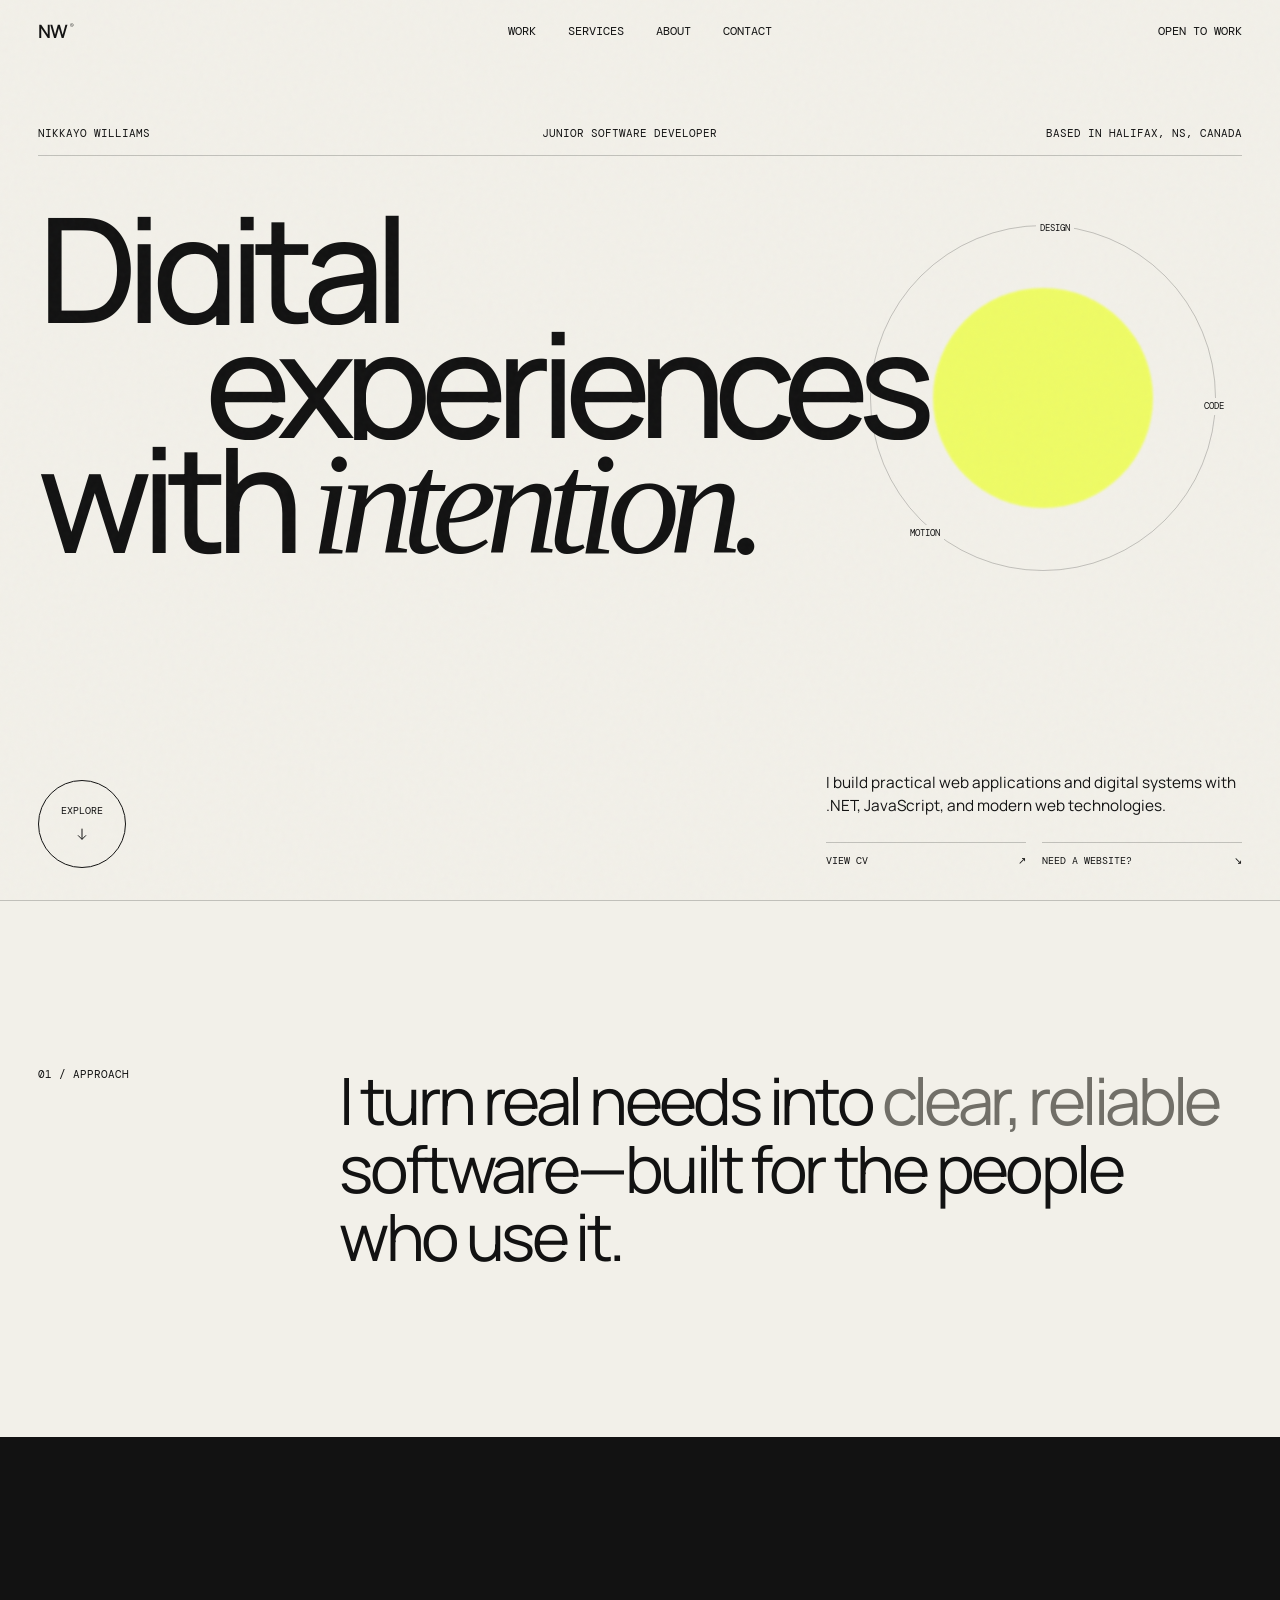
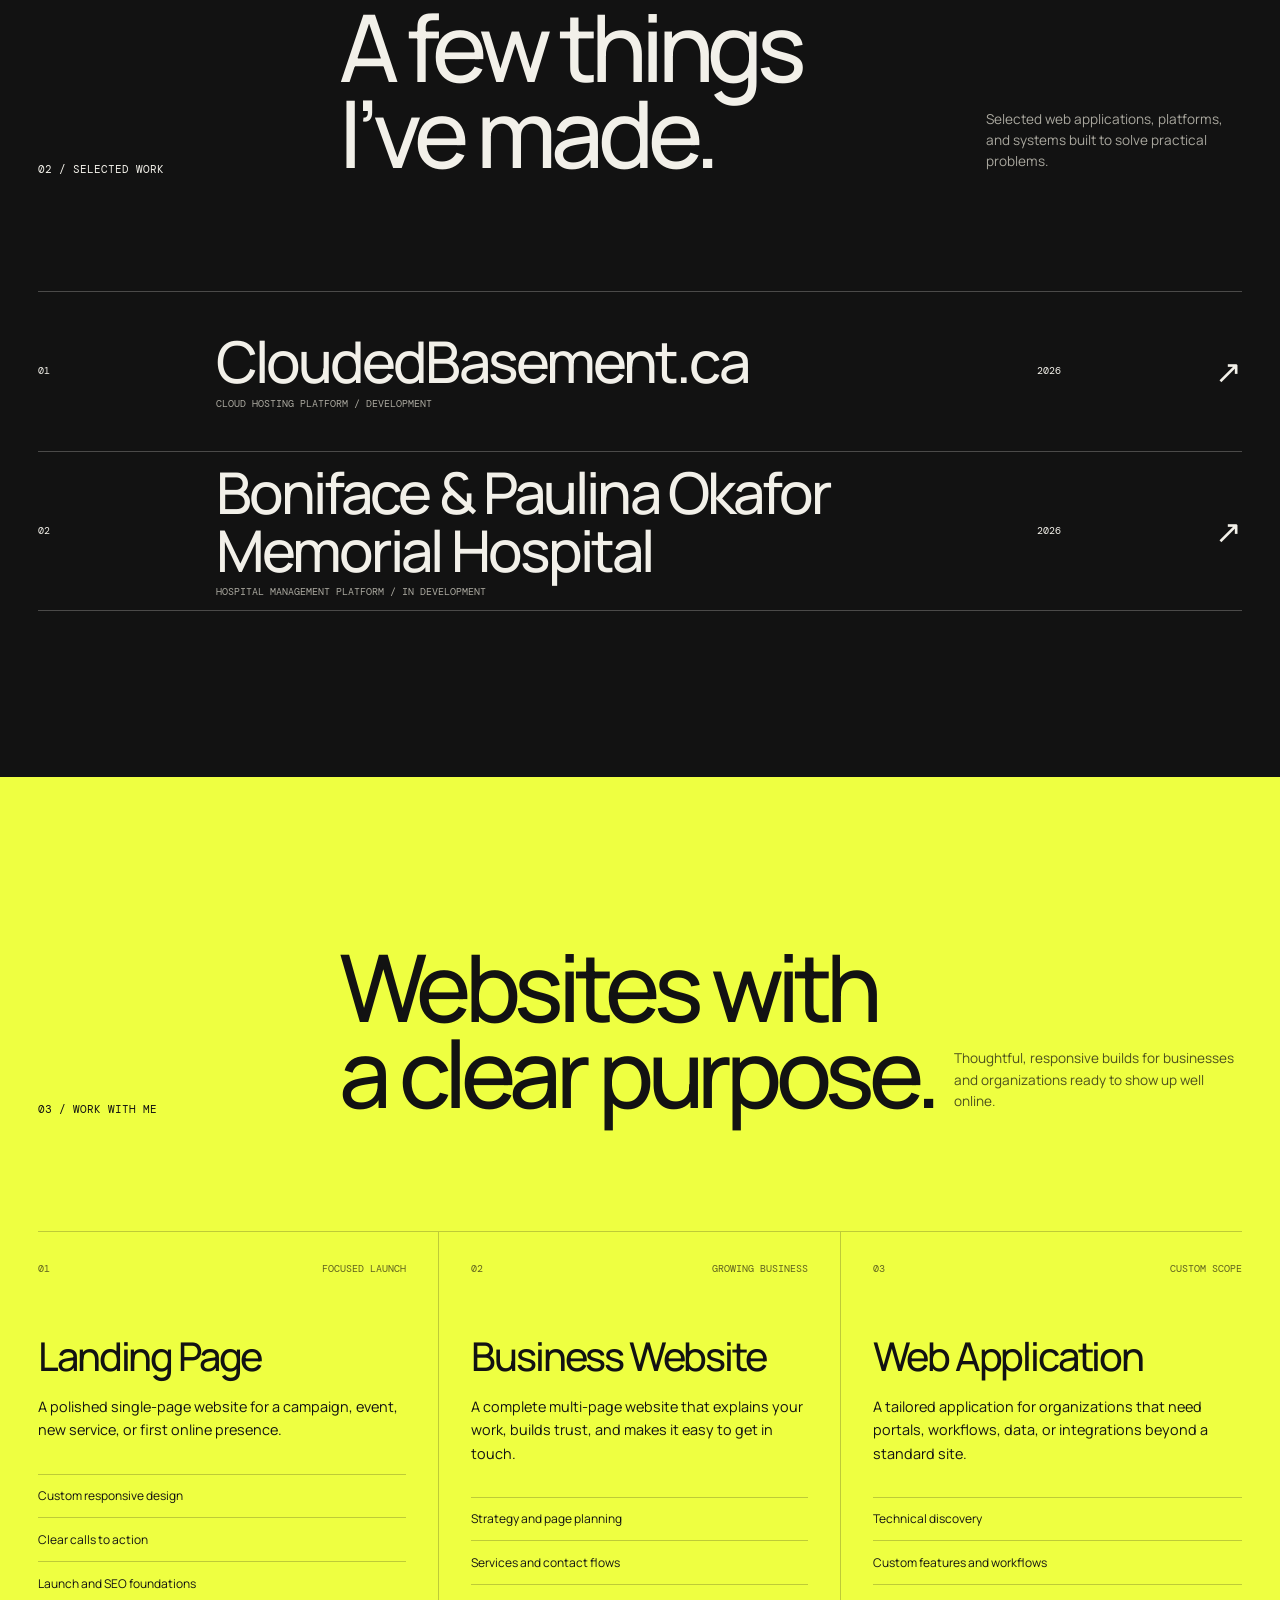
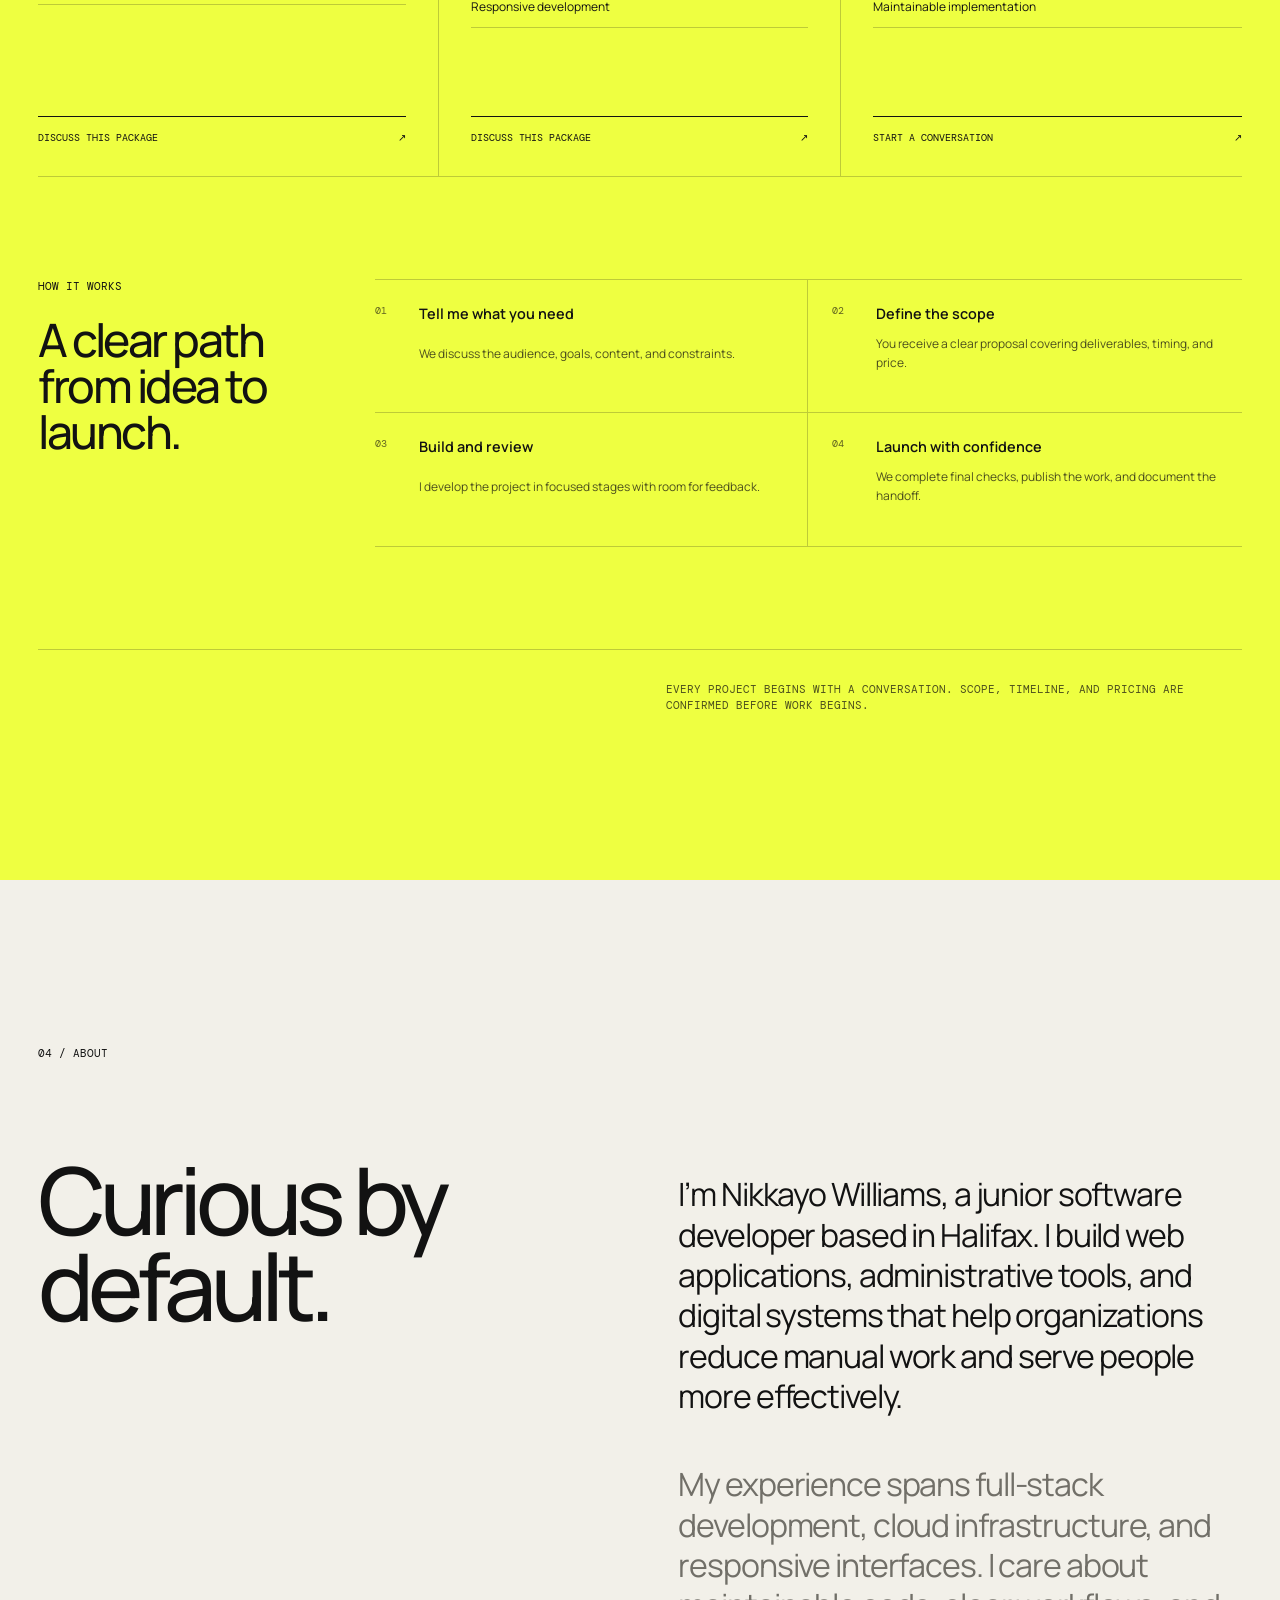
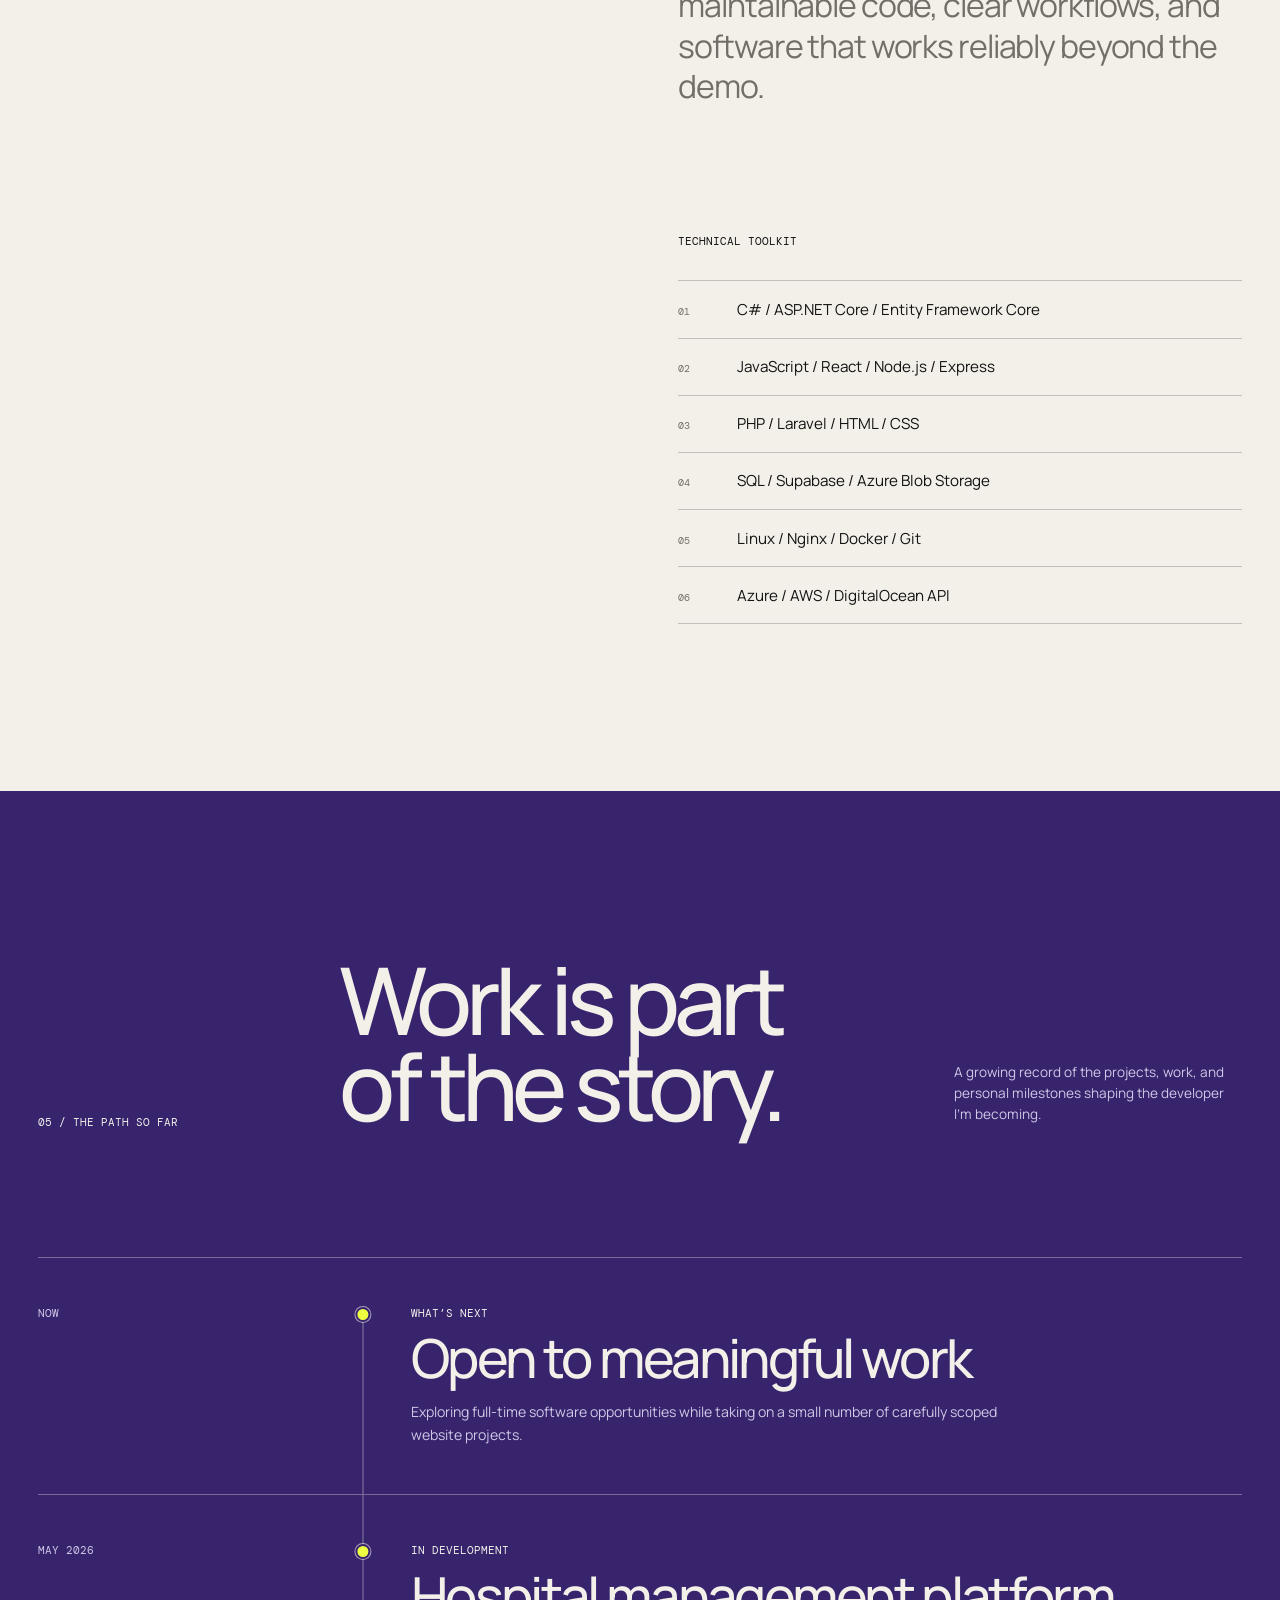
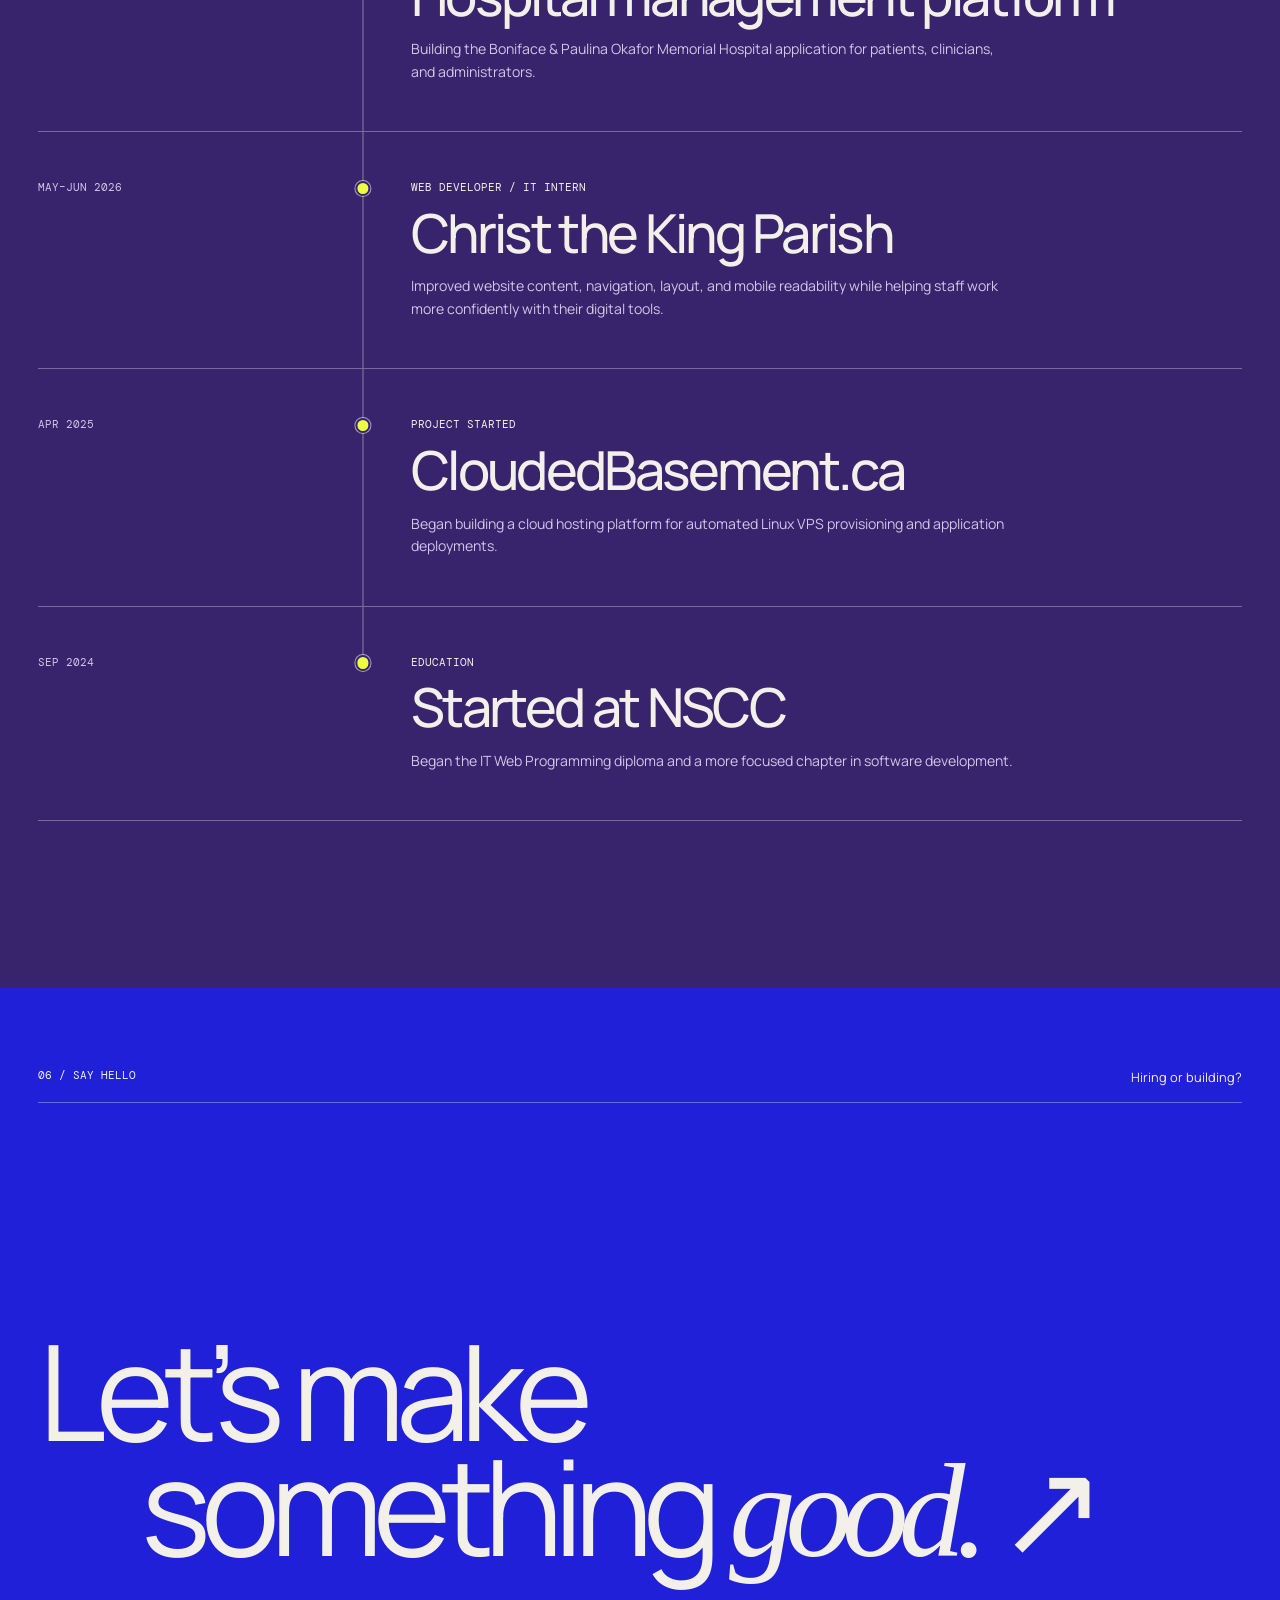
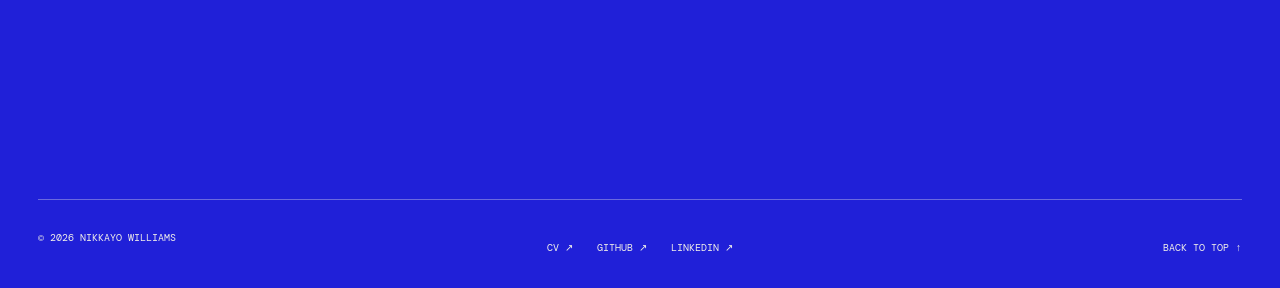
==== index.html @ 318422a3 "Launch developer portfolio" ====
<!doctype html>
<html lang="en">
  <head>
    <meta charset="UTF-8" />
    <meta name="viewport" content="width=device-width, initial-scale=1.0" />
    <meta name="description" content="Nikkayo Williams is a junior software developer in Halifax, Nova Scotia, building practical web applications with .NET and modern web technologies." />
    <meta name="theme-color" content="#eeff41" />
    <meta property="og:type" content="website" />
    <meta property="og:title" content="Nikkayo Williams — Junior Software Developer" />
    <meta property="og:description" content="Junior software developer in Halifax building practical web applications, cloud platforms, and digital systems." />
    <meta name="twitter:card" content="summary" />
    <title>Nikkayo Williams — Junior Software Developer</title>
    <link rel="icon" href="assets/favicon.svg" type="image/svg+xml" />
    <link rel="preconnect" href="https://fonts.googleapis.com" />
    <link rel="preconnect" href="https://fonts.gstatic.com" crossorigin />
    <link href="https://fonts.googleapis.com/css2?family=DM+Mono:wght@300;400;500&family=Manrope:wght@400;500;600&display=swap" rel="stylesheet" />
    <link rel="stylesheet" href="styles.css" />
    <script src="script.js" defer></script>
    <noscript><style>.reveal { opacity: 1; transform: none; }</style></noscript>
  </head>
  <body>
    <a class="skip-link" href="#top">Skip to main content</a>
    <div class="noise" aria-hidden="true"></div>
    <div class="progress" aria-hidden="true"></div>

    <header class="site-header">
      <a class="wordmark" href="#top" aria-label="Back to top">NW<span>®</span></a>
      <nav aria-label="Primary navigation">
        <a href="#work">Work</a>
        <a href="#services">Services</a>
        <a href="#about">About</a>
        <a href="#contact">Contact</a>
      </nav>
      <p class="availability">Open to work</p>
    </header>

    <main id="top">
      <section class="hero">
        <div class="hero-meta reveal">
          <span>Nikkayo Williams</span>
          <span>Junior software developer</span>
          <span>Based in Halifax, NS, Canada</span>
        </div>

        <h1 aria-label="Digital experiences with intention">
          <span class="line"><span>Digital</span></span>
          <span class="line line-indent"><span>experiences</span></span>
          <span class="line"><span>with <em>intention.</em></span></span>
        </h1>

        <div class="hero-bottom reveal">
          <a class="circle-link" href="#work" aria-label="Explore selected work">
            <span>Explore</span>
            <svg viewBox="0 0 24 24" aria-hidden="true"><path d="M12 4v16M6 14l6 6 6-6" /></svg>
          </a>
          <div class="hero-intro">
            <p>I build practical web applications and digital systems with .NET, JavaScript, and modern web technologies.</p>
            <div class="hero-paths" aria-label="Ways to work with Nikkayo">
              <a href="assets/Nikkayo_Williams_Developer_Resume.pdf" target="_blank" rel="noreferrer">View CV <span>↗</span></a>
              <a href="#services">Need a website? <span>↘</span></a>
            </div>
          </div>
        </div>

        <div class="hero-orbit" aria-hidden="true">
          <div class="orb"></div>
          <span>Design</span><span>Code</span><span>Motion</span>
        </div>
      </section>

      <section class="statement section-pad reveal" aria-label="Introduction">
        <p class="eyebrow">01 / Approach</p>
        <p class="statement-copy">I turn real needs into <span>clear, reliable</span> software—built for the people who use it.</p>
      </section>

      <section class="work section-pad" id="work">
        <div class="section-heading reveal">
          <p class="eyebrow">02 / Selected work</p>
          <h2>A few things<br />I’ve made.</h2>
          <p class="work-note">Selected web applications, platforms, and systems built to solve practical problems.</p>
        </div>

        <div class="project-list">
          <a class="project reveal" href="projects/clouded-basement.html" data-color="#ff7043">
            <span class="project-number">01</span>
            <div>
              <h3>CloudedBasement<wbr />.ca</h3>
              <p>Cloud hosting platform / Development</p>
            </div>
            <span class="project-year">2026</span>
            <span class="project-arrow" aria-hidden="true">↗</span>
          </a>
          <a class="project reveal" href="projects/hospital-platform.html" data-color="#a98bff">
            <span class="project-number">02</span>
            <div>
              <h3>Boniface &amp; Paulina Okafor Memorial Hospital</h3>
              <p>Hospital management platform / In development</p>
            </div>
            <span class="project-year">2026</span>
            <span class="project-arrow" aria-hidden="true">↗</span>
          </a>
        </div>
      </section>

      <section class="services section-pad" id="services">
        <div class="section-heading reveal">
          <p class="eyebrow">03 / Work with me</p>
          <h2>Websites with<br />a clear purpose.</h2>
          <p class="service-note">Thoughtful, responsive builds for businesses and organizations ready to show up well online.</p>
        </div>

        <div class="service-grid">
          <article class="service-card reveal">
            <div class="service-meta">
              <span>01</span>
              <span>Focused launch</span>
            </div>
            <h3>Landing Page</h3>
            <p>A polished single-page website for a campaign, event, new service, or first online presence.</p>
            <ul>
              <li>Custom responsive design</li>
              <li>Clear calls to action</li>
              <li>Launch and SEO foundations</li>
            </ul>
            <a href="#contact" aria-label="Discuss the Landing Page package">Discuss this package <span aria-hidden="true">↗</span></a>
          </article>

          <article class="service-card reveal">
            <div class="service-meta">
              <span>02</span>
              <span>Growing business</span>
            </div>
            <h3>Business Website</h3>
            <p>A complete multi-page website that explains your work, builds trust, and makes it easy to get in touch.</p>
            <ul>
              <li>Strategy and page planning</li>
              <li>Services and contact flows</li>
              <li>Responsive development</li>
            </ul>
            <a href="#contact" aria-label="Discuss the Business Website package">Discuss this package <span aria-hidden="true">↗</span></a>
          </article>

          <article class="service-card reveal">
            <div class="service-meta">
              <span>03</span>
              <span>Custom scope</span>
            </div>
            <h3>Web Application</h3>
            <p>A tailored application for organizations that need portals, workflows, data, or integrations beyond a standard site.</p>
            <ul>
              <li>Technical discovery</li>
              <li>Custom features and workflows</li>
              <li>Maintainable implementation</li>
            </ul>
            <a href="#contact" aria-label="Discuss a custom Web Application">Start a conversation <span aria-hidden="true">↗</span></a>
          </article>
        </div>

        <div class="service-process reveal">
          <div>
            <p class="eyebrow">How it works</p>
            <h3>A clear path from idea to launch.</h3>
          </div>
          <ol>
            <li><span>01</span><strong>Tell me what you need</strong><p>We discuss the audience, goals, content, and constraints.</p></li>
            <li><span>02</span><strong>Define the scope</strong><p>You receive a clear proposal covering deliverables, timing, and price.</p></li>
            <li><span>03</span><strong>Build and review</strong><p>I develop the project in focused stages with room for feedback.</p></li>
            <li><span>04</span><strong>Launch with confidence</strong><p>We complete final checks, publish the work, and document the handoff.</p></li>
          </ol>
        </div>

        <p class="service-footnote reveal">Every project begins with a conversation. Scope, timeline, and pricing are confirmed before work begins.</p>
      </section>

      <section class="about section-pad" id="about">
        <div class="about-sticky reveal">
          <p class="eyebrow">04 / About</p>
          <h2>Curious by<br />default.</h2>
        </div>
        <div class="about-copy">
          <p class="reveal">I’m Nikkayo Williams, a junior software developer based in Halifax. I build web applications, administrative tools, and digital systems that help organizations reduce manual work and serve people more effectively.</p>
          <p class="reveal">My experience spans full-stack development, cloud infrastructure, and responsive interfaces. I care about maintainable code, clear workflows, and software that works reliably beyond the demo.</p>
          <div class="capabilities reveal">
            <p class="eyebrow">Technical toolkit</p>
            <ul>
              <li><span>01</span> C# / ASP.NET Core / Entity Framework Core</li>
              <li><span>02</span> JavaScript / React / Node.js / Express</li>
              <li><span>03</span> PHP / Laravel / HTML / CSS</li>
              <li><span>04</span> SQL / Supabase / Azure Blob Storage</li>
              <li><span>05</span> Linux / Nginx / Docker / Git</li>
              <li><span>06</span> Azure / AWS / DigitalOcean API</li>
            </ul>
          </div>
        </div>
      </section>

      <section class="journey section-pad" id="journey">
        <div class="journey-heading reveal">
          <p class="eyebrow">05 / The path so far</p>
          <h2>Work is part<br />of the story.</h2>
          <p>A growing record of the projects, work, and personal milestones shaping the developer I’m becoming.</p>
        </div>

        <ol class="timeline">
          <li class="reveal">
            <p class="timeline-date">Now</p>
            <span class="timeline-node" aria-hidden="true"></span>
            <div>
              <p class="eyebrow">What’s next</p>
              <h3>Open to meaningful work</h3>
              <p>Exploring full-time software opportunities while taking on a small number of carefully scoped website projects.</p>
            </div>
          </li>
          <li class="reveal">
            <p class="timeline-date">May 2026</p>
            <span class="timeline-node" aria-hidden="true"></span>
            <div>
              <p class="eyebrow">In development</p>
              <h3>Hospital management platform</h3>
              <p>Building the Boniface &amp; Paulina Okafor Memorial Hospital application for patients, clinicians, and administrators.</p>
            </div>
          </li>
          <li class="reveal">
            <p class="timeline-date">May–Jun 2026</p>
            <span class="timeline-node" aria-hidden="true"></span>
            <div>
              <p class="eyebrow">Web developer / IT intern</p>
              <h3>Christ the King Parish</h3>
              <p>Improved website content, navigation, layout, and mobile readability while helping staff work more confidently with their digital tools.</p>
            </div>
          </li>
          <li class="reveal">
            <p class="timeline-date">Apr 2025</p>
            <span class="timeline-node" aria-hidden="true"></span>
            <div>
              <p class="eyebrow">Project started</p>
              <h3>CloudedBasement.ca</h3>
              <p>Began building a cloud hosting platform for automated Linux VPS provisioning and application deployments.</p>
            </div>
          </li>
          <li class="reveal">
            <p class="timeline-date">Sep 2024</p>
            <span class="timeline-node" aria-hidden="true"></span>
            <div>
              <p class="eyebrow">Education</p>
              <h3>Started at NSCC</h3>
              <p>Began the IT Web Programming diploma and a more focused chapter in software development.</p>
            </div>
          </li>
          <!-- Add future milestones by duplicating one complete timeline item above. Keep the date, timeline-node, eyebrow, heading, and description. -->
        </ol>
      </section>

      <section class="contact" id="contact">
        <div class="contact-top reveal">
          <p class="eyebrow">06 / Say hello</p>
          <p>Hiring or building?</p>
        </div>
        <a class="contact-link" href="mailto:kayowilliams01@gmail.com?subject=Portfolio%20inquiry">
          <span>Let’s make</span>
          <span>something <em>good.</em> ↗</span>
        </a>
        <footer>
          <p>© <span id="year"></span> Nikkayo Williams</p>
          <div>
            <a href="assets/Nikkayo_Williams_Developer_Resume.pdf" target="_blank" rel="noreferrer">CV ↗</a>
            <a href="https://github.com/Nikkayowill" target="_blank" rel="noreferrer">GitHub ↗</a>
            <a href="https://www.linkedin.com/in/nikkayo-williams-45b568232" target="_blank" rel="noreferrer">LinkedIn ↗</a>
          </div>
          <a href="#top">Back to top ↑</a>
        </footer>
      </section>
    </main>
  </body>
</html>
---- styles.css ----
:root {
  --ink: #121212;
  --paper: #f2f0e9;
  --acid: #eeff41;
  --muted: #716f68;
  --line: rgba(18, 18, 18, 0.22);
  --pad: clamp(1.25rem, 3vw, 3.25rem);
}

* { box-sizing: border-box; }
html { scroll-behavior: smooth; }
body {
  margin: 0;
  color: var(--ink);
  background: var(--paper);
  font-family: "Manrope", sans-serif;
  overflow-x: hidden;
}
a { color: inherit; text-decoration: none; }
::selection { color: var(--ink); background: var(--acid); }
:focus-visible { outline: 3px solid currentColor; outline-offset: .3rem; }
.skip-link { position: fixed; z-index: 100; top: 1rem; left: 1rem; padding: .8rem 1rem; color: var(--paper); background: var(--ink); font: .7rem/1 "DM Mono", monospace; text-transform: uppercase; transform: translateY(-200%); transition: transform .2s; }
.skip-link:focus { transform: translateY(0); }

.noise {
  position: fixed;
  inset: 0;
  z-index: 20;
  opacity: .035;
  pointer-events: none;
  background-image: url("data:image/svg+xml,%3Csvg viewBox='0 0 180 180' xmlns='http://www.w3.org/2000/svg'%3E%3Cfilter id='n'%3E%3CfeTurbulence type='fractalNoise' baseFrequency='.9' numOctaves='3' stitchTiles='stitch'/%3E%3C/filter%3E%3Crect width='100%25' height='100%25' filter='url(%23n)' opacity='.8'/%3E%3C/svg%3E");
}
.progress { position: fixed; inset: 0 auto auto 0; z-index: 30; height: 3px; width: 0; background: var(--acid); }

.site-header {
  position: absolute;
  z-index: 10;
  top: 0;
  left: 0;
  width: 100%;
  display: grid;
  grid-template-columns: 1fr auto 1fr;
  align-items: center;
  padding: 1.4rem var(--pad);
  font: 400 .72rem/1 "DM Mono", monospace;
  text-transform: uppercase;
}
.wordmark { font: 600 1.15rem/1 Manrope, sans-serif; letter-spacing: -.08em; }
.wordmark span { vertical-align: top; margin-left: .2rem; font: 400 .4rem/1 "DM Mono", monospace; }
nav { display: flex; gap: 2rem; }
nav a, footer a { position: relative; }
nav a::after, footer a::after { content: ""; position: absolute; left: 0; bottom: -.3rem; width: 100%; height: 1px; background: currentColor; transform: scaleX(0); transform-origin: right; transition: transform .35s ease; }
nav a:hover::after, footer a:hover::after { transform: scaleX(1); transform-origin: left; }
.availability { justify-self: end; margin: 0; }

.hero { position: relative; min-height: 100svh; padding: 8rem var(--pad) 2rem; display: flex; flex-direction: column; justify-content: center; overflow: hidden; }
.hero-meta { display: grid; grid-template-columns: 1fr 1fr auto; padding-bottom: 1rem; border-bottom: 1px solid var(--line); font: .68rem/1 "DM Mono", monospace; text-transform: uppercase; }
.hero h1 { position: relative; z-index: 2; margin: clamp(2rem, 6vh, 5rem) 0; font-size: clamp(3.85rem, 11.4vw, 10.8rem); line-height: .79; letter-spacing: -.075em; font-weight: 500; }
.hero h1 .line { display: block; overflow: hidden; }
.hero h1 .line > span { display: block; transform: translateY(110%); animation: title-in 1.1s cubic-bezier(.16,1,.3,1) forwards; }
.hero h1 .line:nth-child(2) > span { animation-delay: .09s; }
.hero h1 .line:nth-child(3) > span { animation-delay: .18s; }
.line-indent { padding-left: 13vw; }
h1 em, .contact-link em { font-family: Georgia, serif; font-weight: 400; }
@keyframes title-in { to { transform: translateY(0); } }

.hero-bottom { display: grid; grid-template-columns: 1fr minmax(16rem, 26rem); align-items: end; margin-top: auto; }
.hero-intro > p { margin: 0; font-size: clamp(.9rem, 1.2vw, 1.1rem); line-height: 1.55; }
.hero-paths { display: grid; grid-template-columns: 1fr 1fr; gap: 1rem; margin-top: 1.5rem; }
.hero-paths a { display: flex; justify-content: space-between; gap: 1rem; padding-top: .75rem; border-top: 1px solid var(--line); font: .62rem/1.3 "DM Mono", monospace; text-transform: uppercase; }
.hero-paths a span { transition: transform .3s; }
.hero-paths a:hover span { transform: translate(.2rem, .2rem); }
.circle-link { width: 5.5rem; height: 5.5rem; border: 1px solid var(--ink); border-radius: 50%; display: flex; flex-direction: column; align-items: center; justify-content: center; gap: .55rem; font: .65rem/1 "DM Mono", monospace; text-transform: uppercase; transition: color .4s, background .4s, transform .4s; }
.circle-link svg { width: 1rem; fill: none; stroke: currentColor; stroke-width: 1.5; }
.circle-link:hover { color: var(--paper); background: var(--ink); transform: rotate(-8deg); }
.hero-orbit { position: absolute; width: clamp(14rem, 27vw, 27rem); aspect-ratio: 1; border: 1px solid var(--line); border-radius: 50%; right: 5vw; top: 25%; animation: spin 24s linear infinite; }
.hero-orbit .orb { position: absolute; inset: 18%; border-radius: 50%; background: var(--acid); filter: blur(1px); opacity: .78; }
.hero-orbit span { position: absolute; padding: .25rem; background: var(--paper); font: .58rem/1 "DM Mono", monospace; text-transform: uppercase; }
.hero-orbit span:nth-of-type(1) { top: -6px; left: 48%; }
.hero-orbit span:nth-of-type(2) { right: -13px; top: 50%; }
.hero-orbit span:nth-of-type(3) { bottom: 8%; left: 10%; }
@keyframes spin { to { transform: rotate(360deg); } }

.section-pad { padding: clamp(6rem, 13vw, 12rem) var(--pad); }
.eyebrow { margin: 0; font: .68rem/1.3 "DM Mono", monospace; text-transform: uppercase; }
.statement { display: grid; grid-template-columns: 1fr 3fr; border-top: 1px solid var(--line); }
.statement-copy { max-width: 65rem; margin: 0; font-size: clamp(2.1rem, 5.1vw, 5.25rem); line-height: 1.04; letter-spacing: -.055em; }
.statement-copy span { color: var(--muted); }

.work { color: var(--paper); background: var(--ink); }
.section-heading { display: grid; grid-template-columns: 1fr 2fr 1fr; align-items: end; margin-bottom: clamp(4rem, 9vw, 8rem); }
.section-heading h2, .about h2, .journey h2 { margin: 0; font-size: clamp(3rem, 7.3vw, 7.3rem); line-height: .92; letter-spacing: -.065em; font-weight: 500; }
.work-note { max-width: 16rem; margin: 0 0 .25rem auto; color: #aaa89f; font-size: .85rem; line-height: 1.55; }
.project { position: relative; display: grid; grid-template-columns: 1fr 5fr 1fr auto; align-items: center; gap: 1rem; min-height: 10rem; border-top: 1px solid rgba(242,240,233,.25); transition: padding .45s cubic-bezier(.16,1,.3,1); overflow: hidden; }
.project:last-child { border-bottom: 1px solid rgba(242,240,233,.25); }
.project::before { content: ""; position: absolute; inset: 100% 0 0; background: var(--hover); transition: inset .45s cubic-bezier(.16,1,.3,1); }
.project:hover::before { inset: 0; }
.project:hover { color: var(--ink); padding-inline: 1.25rem; }
.project > * { position: relative; z-index: 1; }
.project-number, .project-year { font: .65rem/1 "DM Mono", monospace; }
.project h3 { margin: 0 0 .5rem; font-size: clamp(2rem, 4.5vw, 4.5rem); line-height: 1; letter-spacing: -.05em; font-weight: 500; }
.project p { margin: 0; color: #aaa89f; font: .65rem/1 "DM Mono", monospace; text-transform: uppercase; transition: color .3s; }
.project:hover p { color: var(--ink); }
.project-arrow { font-size: 2rem; transition: transform .35s; }
.project:hover .project-arrow { transform: rotate(45deg); }
.project-static:hover::before { inset: 100% 0 0; }
.project-static:hover { color: inherit; padding-inline: 0; }
.project-static:hover p { color: #aaa89f; }
.project-static:hover .project-arrow { transform: none; }

.services { background: var(--acid); }
.service-note { max-width: 18rem; margin: 0 0 .25rem auto; color: #4d501d; font-size: .85rem; line-height: 1.55; }
.service-grid { display: grid; grid-template-columns: repeat(3, 1fr); border-top: 1px solid var(--line); border-bottom: 1px solid var(--line); }
.service-card { display: flex; min-height: 34rem; padding: 2rem; flex-direction: column; border-right: 1px solid var(--line); }
.service-card:first-child { padding-left: 0; }
.service-card:last-child { padding-right: 0; border-right: 0; }
.service-meta { display: flex; justify-content: space-between; color: #60631f; font: .62rem/1 "DM Mono", monospace; text-transform: uppercase; }
.service-card h3 { margin: 4rem 0 1.25rem; font-size: clamp(2rem, 3.1vw, 3.4rem); line-height: .95; letter-spacing: -.055em; font-weight: 500; }
.service-card > p { max-width: 24rem; margin: 0; font-size: .9rem; line-height: 1.6; }
.service-card ul { margin: 2rem 0 3rem; padding: 0; list-style: none; border-top: 1px solid var(--line); }
.service-card li { padding: .8rem 0; border-bottom: 1px solid var(--line); font-size: .75rem; }
.service-card > a { display: flex; justify-content: space-between; margin-top: auto; padding-top: 1rem; border-top: 1px solid var(--ink); font: .65rem/1 "DM Mono", monospace; text-transform: uppercase; }
.service-card > a span { transition: transform .3s; }
.service-card > a:hover span { transform: translate(.25rem, -.25rem); }
.service-process { display: grid; grid-template-columns: 1fr 3fr; gap: 3rem; padding: clamp(4rem, 8vw, 7rem) 0; border-bottom: 1px solid var(--line); }
.service-process h3 { max-width: 28rem; margin: 1.5rem 0 0; font-size: clamp(2rem, 3.6vw, 3.8rem); line-height: 1; letter-spacing: -.055em; font-weight: 500; }
.service-process ol { display: grid; grid-template-columns: 1fr 1fr; margin: 0; padding: 0; list-style: none; border-top: 1px solid var(--line); }
.service-process li { display: grid; grid-template-columns: 2rem 1fr; gap: .75rem; padding: 1.5rem 1.5rem 2.5rem 0; border-bottom: 1px solid var(--line); }
.service-process li:nth-child(odd) { border-right: 1px solid var(--line); }
.service-process li:nth-child(even) { padding-left: 1.5rem; }
.service-process li span { color: #60631f; font: .62rem/1.5 "DM Mono", monospace; }
.service-process li strong { font-size: .9rem; font-weight: 600; }
.service-process li p { grid-column: 2; margin: 0; color: #4d501d; font-size: .75rem; line-height: 1.55; }
.service-footnote { max-width: 36rem; margin: 2rem 0 0 auto; color: #4d501d; font: .66rem/1.5 "DM Mono", monospace; text-transform: uppercase; }

.about { display: grid; grid-template-columns: 1fr 1fr; gap: 6vw; }
.about-sticky { align-self: start; position: sticky; top: 2rem; }
.about-sticky .eyebrow { margin-bottom: 6rem; }
.about-copy { padding-top: 8rem; }
.about-copy > p { margin: 0 0 3rem; max-width: 40rem; font-size: clamp(1.35rem, 2.5vw, 2.4rem); line-height: 1.26; letter-spacing: -.035em; }
.about-copy > p:nth-child(2) { color: var(--muted); }
.capabilities { margin-top: 8rem; }
.capabilities .eyebrow { margin-bottom: 2rem; }
.capabilities ul { margin: 0; padding: 0; list-style: none; border-top: 1px solid var(--line); }
.capabilities li { padding: 1.1rem 0; border-bottom: 1px solid var(--line); font-size: .95rem; }
.capabilities li span { display: inline-block; width: 3.5rem; color: var(--muted); font: .65rem/1 "DM Mono", monospace; }

.journey { color: var(--paper); background: #38236d; }
.journey-heading { display: grid; grid-template-columns: 1fr 2fr 1fr; align-items: end; margin-bottom: clamp(5rem, 10vw, 9rem); }
.journey-heading > p:last-child { max-width: 18rem; margin: 0 0 .25rem auto; color: #cfc8e6; font-size: .85rem; line-height: 1.55; }
.timeline { margin: 0; padding: 0; list-style: none; border-top: 1px solid rgba(242,240,233,.35); }
.timeline li { display: grid; grid-template-columns: minmax(6rem, 1fr) 2rem minmax(0, 3fr); gap: 2rem; padding: 3rem 0; border-bottom: 1px solid rgba(242,240,233,.35); }
.timeline-date { margin: 0; color: #cfc8e6; font: .68rem/1.3 "DM Mono", monospace; text-transform: uppercase; }
.timeline-node { position: relative; align-self: stretch; }
.timeline-node::before { content: ""; position: absolute; top: -3rem; bottom: -3rem; left: 50%; width: 1px; background: rgba(242,240,233,.45); transform: translateX(-50%); }
.timeline-node::after { content: ""; position: absolute; top: .05rem; left: 50%; width: .7rem; height: .7rem; border: 2px solid #38236d; border-radius: 50%; background: var(--acid); box-shadow: 0 0 0 1px rgba(242,240,233,.6); transform: translateX(-50%); }
.timeline li:first-child .timeline-node::before { top: .4rem; }
.timeline li:last-of-type .timeline-node::before { bottom: calc(100% - .4rem); }
.timeline h3 { margin: .7rem 0 1rem; max-width: 50rem; font-size: clamp(2rem, 4.2vw, 4.3rem); line-height: 1; letter-spacing: -.05em; font-weight: 500; }
.timeline li > div > p:last-child { max-width: 38rem; margin: 0; color: #cfc8e6; font-size: .88rem; line-height: 1.6; }

.case-page { background: var(--paper); }
.case-header { position: relative; }
.case-hero { padding: 10rem var(--pad) clamp(5rem, 10vw, 9rem); }
.case-kicker { display: flex; justify-content: space-between; gap: 2rem; padding-bottom: 1rem; border-bottom: 1px solid var(--line); font: .68rem/1.3 "DM Mono", monospace; text-transform: uppercase; }
.case-hero h1 { max-width: 78rem; margin: clamp(2.5rem, 7vw, 6rem) 0 2rem; font-size: clamp(3.5rem, 9vw, 9rem); line-height: .87; letter-spacing: -.075em; font-weight: 500; }
.case-lede { max-width: 52rem; margin: 0 0 3rem auto; font-size: clamp(1.25rem, 2.3vw, 2.1rem); line-height: 1.35; letter-spacing: -.03em; }
.case-facts { display: grid; grid-template-columns: repeat(4, 1fr); margin: 0; padding: 1.5rem 0; border-top: 1px solid var(--line); border-bottom: 1px solid var(--line); }
.case-facts div { padding-right: 1.5rem; }
.case-facts dt { margin-bottom: .6rem; color: var(--muted); font: .62rem/1 "DM Mono", monospace; text-transform: uppercase; }
.case-facts dd { margin: 0; font-size: .85rem; line-height: 1.45; }
.case-body { padding: 0 var(--pad) clamp(6rem, 12vw, 11rem); }
.case-section { display: grid; grid-template-columns: 1fr 3fr; gap: 3rem; padding: clamp(4rem, 8vw, 7rem) 0; border-top: 1px solid var(--line); }
.case-copy { max-width: 54rem; }
.case-copy h2 { margin: 0 0 2rem; font-size: clamp(2.2rem, 5vw, 5rem); line-height: .98; letter-spacing: -.055em; font-weight: 500; }
.case-copy p { margin: 0 0 1.5rem; font-size: clamp(1rem, 1.5vw, 1.25rem); line-height: 1.7; }
.case-copy ul { display: grid; grid-template-columns: 1fr 1fr; gap: 0 2rem; margin: 2rem 0 0; padding: 0; list-style: none; border-top: 1px solid var(--line); }
.case-copy li { padding: 1rem 0; border-bottom: 1px solid var(--line); font-size: .85rem; }
.case-media { padding: clamp(2rem, 5vw, 4rem) 0 clamp(5rem, 10vw, 9rem); color: var(--paper); background: var(--ink); }
.case-media-inner { padding: 0 var(--pad); }
.case-media-heading { display: flex; justify-content: space-between; gap: 2rem; margin-bottom: 2rem; }
.case-media-heading p:last-child { max-width: 28rem; margin: 0; color: #aaa89f; font-size: .8rem; line-height: 1.5; }
.media-grid { display: grid; grid-template-columns: 2fr 1fr; gap: 1rem; }
.media-grid--equal { grid-template-columns: repeat(2, 1fr); }
.media-placeholder { display: grid; min-height: clamp(20rem, 48vw, 48rem); place-items: center; padding: 2rem; border: 1px dashed rgba(242,240,233,.45); background: #1b1b1b; text-align: center; }
.media-placeholder--portrait { min-height: clamp(20rem, 48vw, 48rem); }
.media-placeholder span { max-width: 18rem; color: #aaa89f; font: .65rem/1.6 "DM Mono", monospace; text-transform: uppercase; }
.case-next { display: flex; align-items: end; justify-content: space-between; gap: 2rem; padding: clamp(4rem, 8vw, 7rem) var(--pad); background: var(--acid); }
.case-next p { margin: 0 0 1rem; }
.case-next a { font-size: clamp(2.5rem, 7vw, 7rem); line-height: .9; letter-spacing: -.065em; }
.case-next > a:last-child { font: .65rem/1 "DM Mono", monospace; letter-spacing: 0; text-transform: uppercase; }

.contact { min-height: 100svh; padding: 5rem var(--pad) 2rem; color: var(--paper); background: #2020d8; display: flex; flex-direction: column; justify-content: space-between; }
.contact-top { display: flex; justify-content: space-between; border-bottom: 1px solid rgba(242,240,233,.35); padding-bottom: 1rem; }
.contact-top > p:last-child { margin: 0; font-size: .8rem; }
.contact-link { display: block; padding: 5rem 0; font-size: clamp(3.5rem, 10.4vw, 10rem); line-height: .86; letter-spacing: -.075em; }
.contact-link span { display: block; transition: padding .5s cubic-bezier(.16,1,.3,1); }
.contact-link span:last-child { padding-left: 8vw; }
.contact-link:hover span:last-child { padding-left: 12vw; }
footer { display: grid; grid-template-columns: 1fr auto 1fr; align-items: end; padding-top: 1.25rem; border-top: 1px solid rgba(242,240,233,.35); font: .65rem/1.4 "DM Mono", monospace; text-transform: uppercase; }
footer div { display: flex; flex-wrap: wrap; gap: 1.5rem; }
footer > a { justify-self: end; }
.case-page footer.case-next { display: flex; align-items: end; padding: clamp(2rem, 4vw, 3rem) var(--pad); }
.case-page footer.case-next > a { justify-self: auto; }

.error-page { min-height: 100svh; display: grid; place-items: center; padding: var(--pad); background: var(--acid); }
.error-page main { width: min(100%, 70rem); }
.error-page h1 { margin: 2rem 0; font-size: clamp(4rem, 12vw, 11rem); line-height: .82; letter-spacing: -.075em; font-weight: 500; }
.error-page main > p:not(.eyebrow) { max-width: 28rem; font-size: 1rem; line-height: 1.6; }
.error-page a { display: inline-block; margin-top: 2rem; padding-bottom: .35rem; border-bottom: 1px solid currentColor; font: .68rem/1 "DM Mono", monospace; text-transform: uppercase; }

.reveal { opacity: 0; transform: translateY(2rem); transition: opacity .8s ease, transform .8s cubic-bezier(.16,1,.3,1); }
.reveal.in-view { opacity: 1; transform: translateY(0); }

@media (max-width: 760px) {
  .site-header { grid-template-columns: 1fr auto; }
  .site-header nav { display: none; }
  .availability { max-width: 8rem; font-size: .56rem; line-height: 1.3; text-align: right; }
  .hero { padding-top: 7rem; }
  .hero-meta { grid-template-columns: 1fr minmax(0, 1.2fr); gap: 1rem; line-height: 1.35; }
  .hero-meta span:nth-child(2) { text-align: right; }
  .hero-meta span:nth-child(3) { grid-column: 1 / -1; text-align: right; }
  .hero h1 { margin-top: auto; font-size: clamp(3rem, 15.5vw, 4rem); }
  .line-indent { padding-left: 5vw; }
  .hero-orbit { width: 12rem; top: 25%; right: -3rem; }
  .hero-bottom { grid-template-columns: auto 1fr; gap: 2rem; }
  .circle-link { width: 4.5rem; height: 4.5rem; }
  .statement, .section-heading, .about, .journey-heading { grid-template-columns: 1fr; }
  .statement { gap: 4rem; }
  .section-heading { gap: 2.5rem; }
  .work-note { margin-left: 0; }
  .service-note, .journey-heading > p:last-child { margin-left: 0; }
  .project { grid-template-columns: 2rem minmax(0, 1fr) auto; gap: .75rem; min-height: 8rem; }
  .project h3 { font-size: clamp(1.45rem, 7vw, 2rem); line-height: 1.02; overflow-wrap: anywhere; }
  .project p { font-size: .58rem; line-height: 1.35; }
  .project-arrow { font-size: 1.5rem; }
  .project-year { display: none; }
  .service-grid { grid-template-columns: 1fr; }
  .service-card { min-height: auto; padding: 2.5rem 0; border-right: 0; border-bottom: 1px solid var(--line); }
  .service-card:last-child { border-bottom: 0; }
  .service-card h3 { margin-top: 3rem; }
  .service-card > a { margin-top: 3rem; }
  .service-process { grid-template-columns: 1fr; }
  .service-process ol { grid-template-columns: 1fr; }
  .service-process li:nth-child(odd) { border-right: 0; }
  .service-process li:nth-child(even) { padding-left: 0; }
  .about-sticky { position: static; }
  .about-sticky .eyebrow { margin-bottom: 4rem; }
  .about-copy { padding-top: 5rem; }
  .capabilities { margin-top: 5rem; }
  .journey-heading { gap: 2.5rem; }
  .timeline li { grid-template-columns: 4rem 1.25rem minmax(0, 1fr); gap: 1rem; }
  .timeline h3 { font-size: clamp(1.8rem, 9vw, 2.8rem); }
  .case-hero { padding-top: 8rem; }
  .case-kicker { display: grid; }
  .case-hero h1 { overflow-wrap: anywhere; }
  .case-lede { margin-left: 0; }
  .case-facts { grid-template-columns: 1fr 1fr; gap: 1.5rem; }
  .case-section { grid-template-columns: 1fr; gap: 2rem; }
  .case-copy ul { grid-template-columns: 1fr; }
  .case-media-heading { display: grid; }
  .media-grid, .media-grid--equal { grid-template-columns: 1fr; }
  .media-placeholder, .media-placeholder--portrait { min-height: 19rem; }
  .case-next { align-items: start; flex-direction: column; }
  footer { grid-template-columns: 1fr auto; gap: 1.5rem; }
  footer div { grid-row: 2; }
  footer > a { grid-column: 2; grid-row: 2; }
  .case-page footer.case-next { align-items: start; }
}

@media (max-width: 390px) {
  .site-header { padding-top: 1.1rem; }
  .hero { padding-top: 6.5rem; }
  .hero-meta { font-size: .57rem; }
  .hero-bottom { grid-template-columns: 1fr; gap: 1.5rem; }
  .circle-link { display: none; }
  .hero-paths { grid-template-columns: 1fr; gap: .75rem; }
  .project { grid-template-columns: 1.5rem minmax(0, 1fr) auto; gap: .55rem; }
  .project h3 { font-size: 1.3rem; }
  .timeline li { grid-template-columns: 1.25rem minmax(0, 1fr); gap: .75rem 1rem; }
  .timeline-date { grid-column: 2; }
  .timeline-node { grid-column: 1; grid-row: 1 / span 2; }
  .timeline li > div { grid-column: 2; }
}

@media (prefers-reduced-motion: reduce) {
  html { scroll-behavior: auto; }
  *, *::before, *::after { animation-duration: .01ms !important; animation-iteration-count: 1 !important; transition-duration: .01ms !important; }
  .reveal { opacity: 1; transform: none; }
}

@media print {
  .noise, .progress, .site-header, .circle-link, .contact, .case-next { display: none !important; }
  body, .work, .services, .journey, .case-media { color: #000; background: #fff; }
  .reveal { opacity: 1; transform: none; }
}
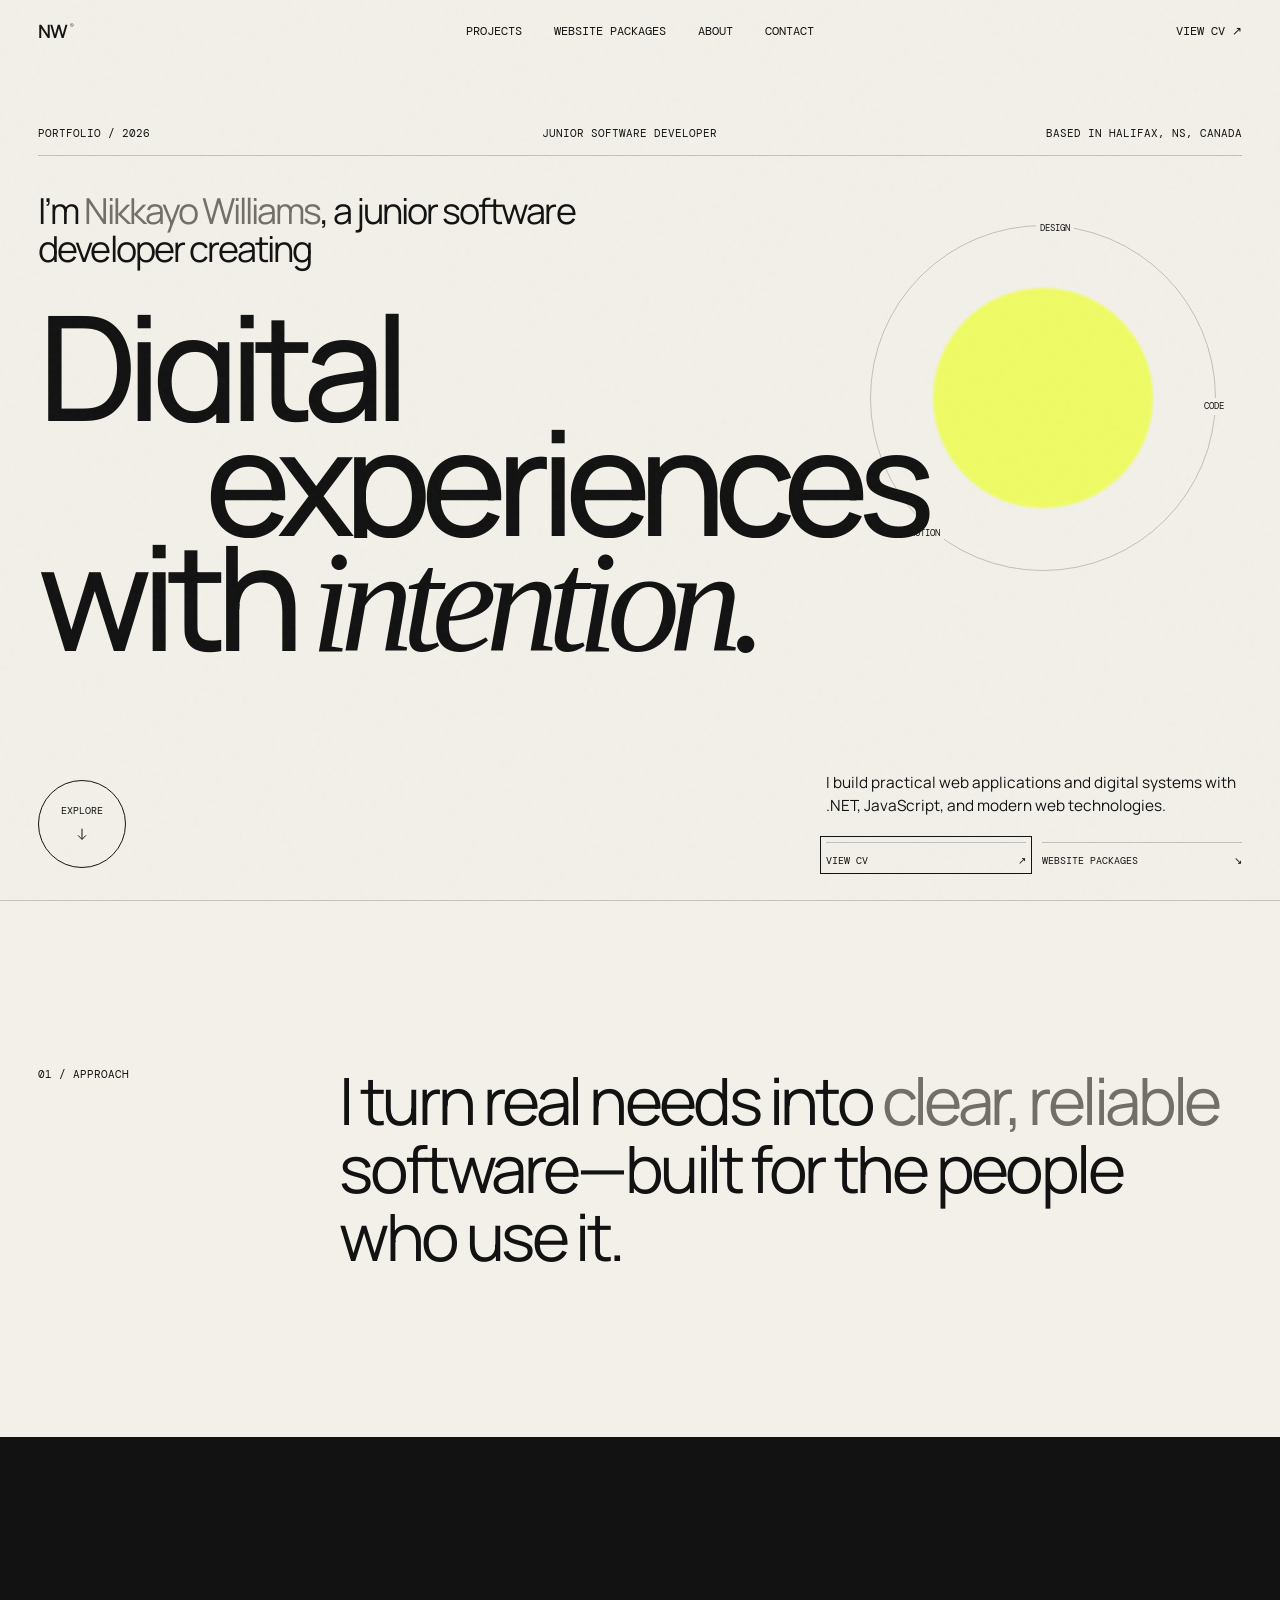
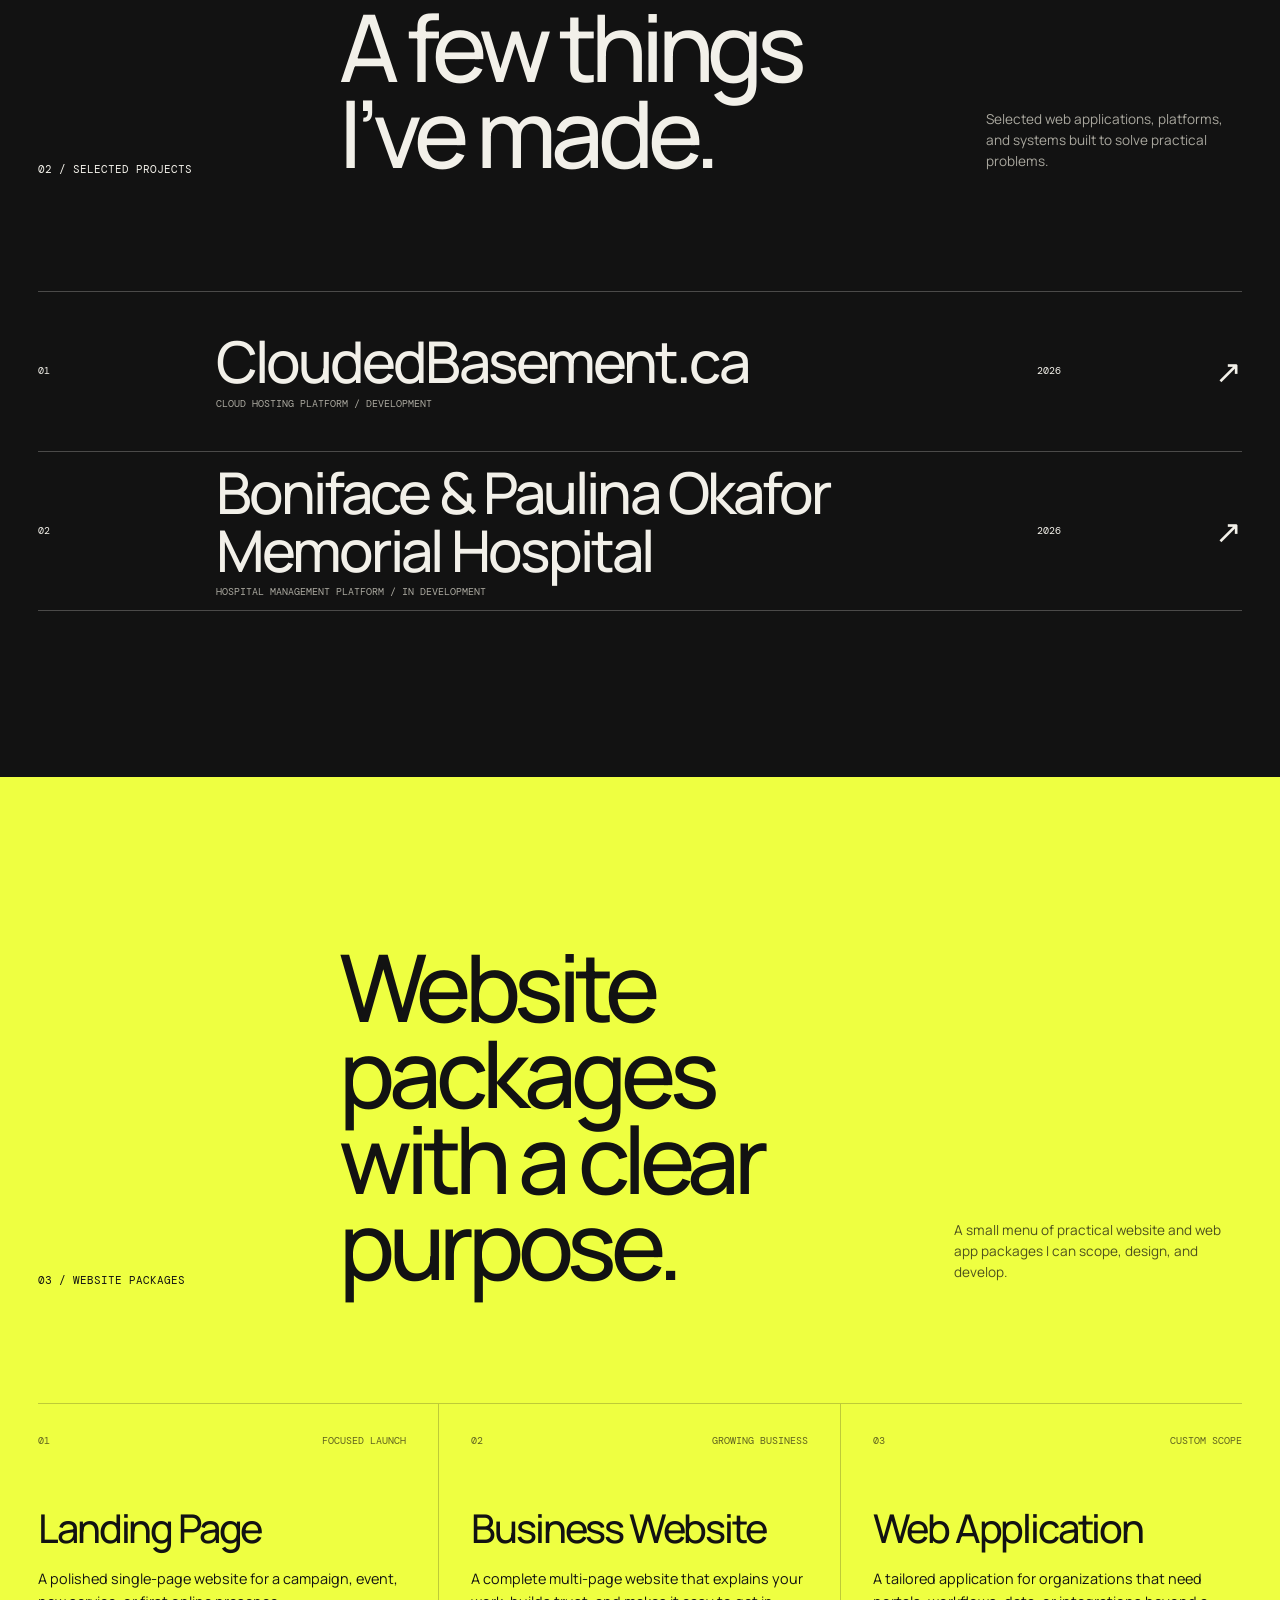
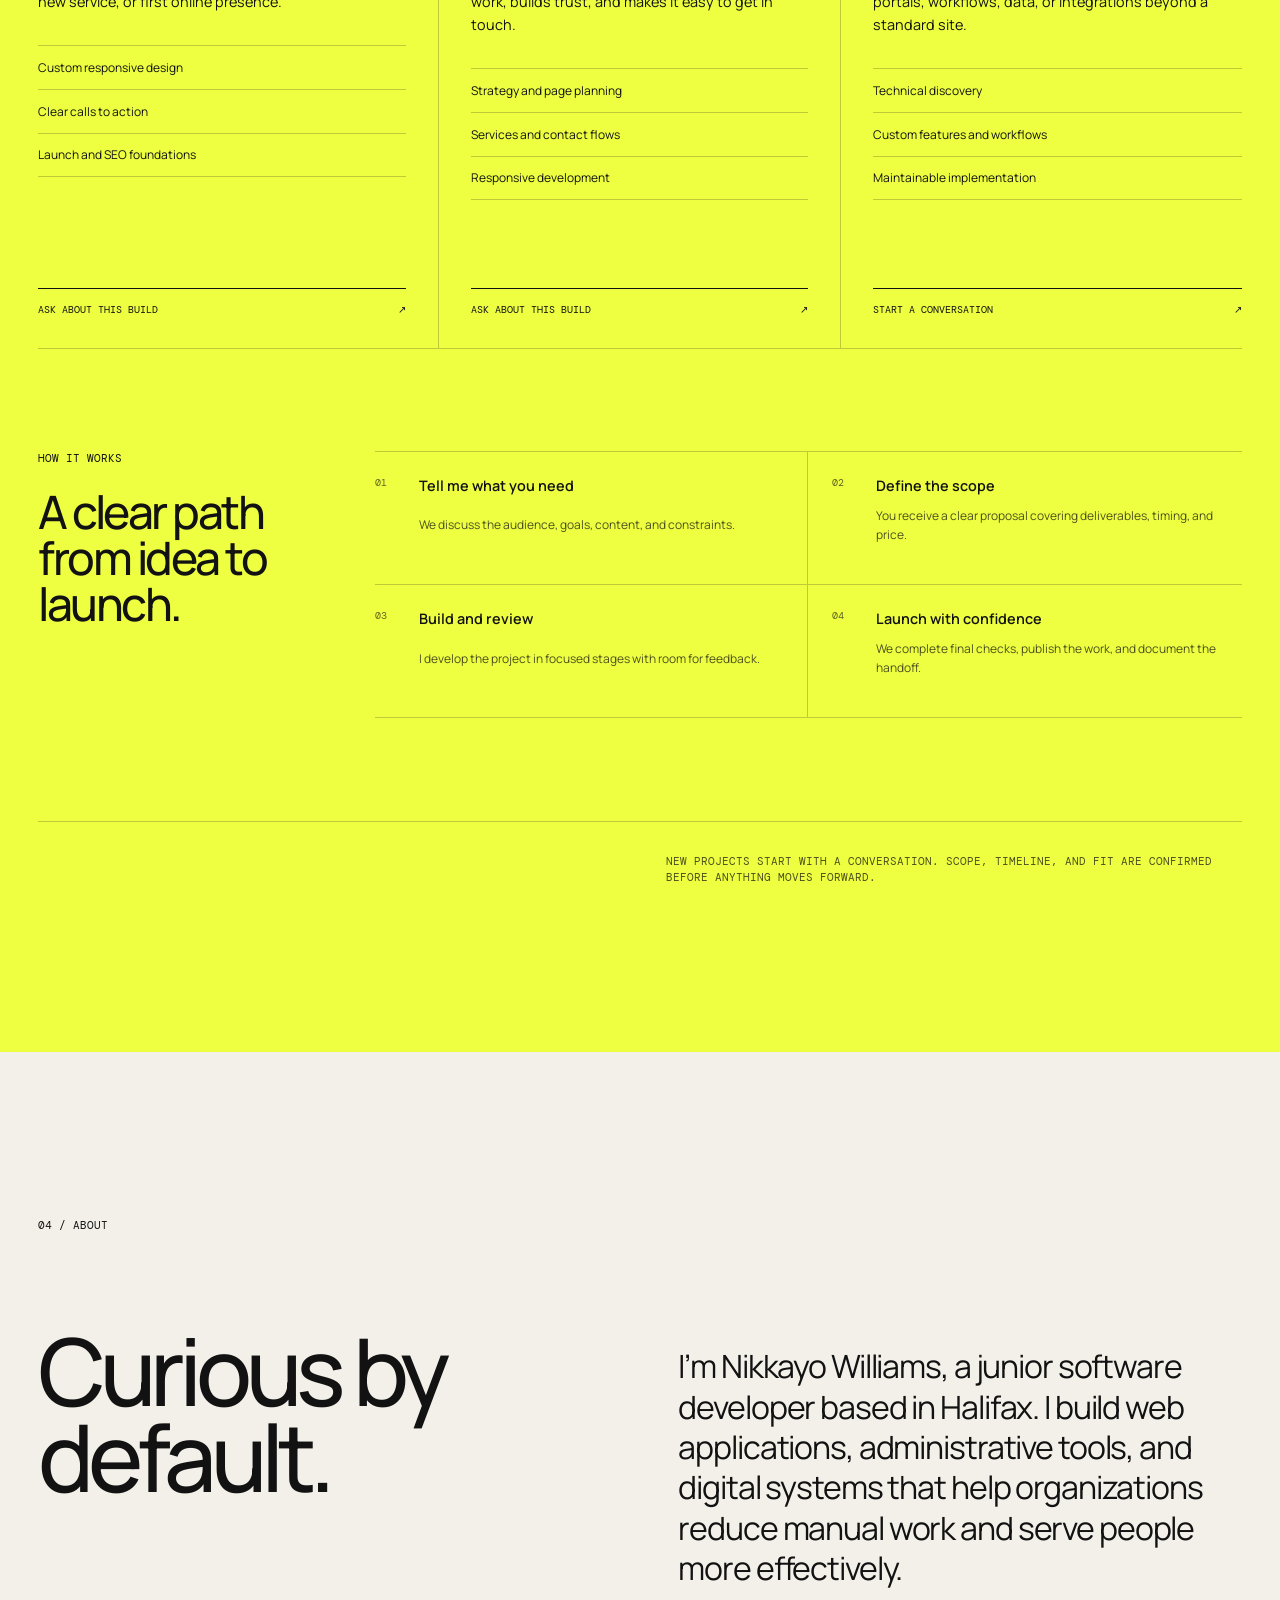
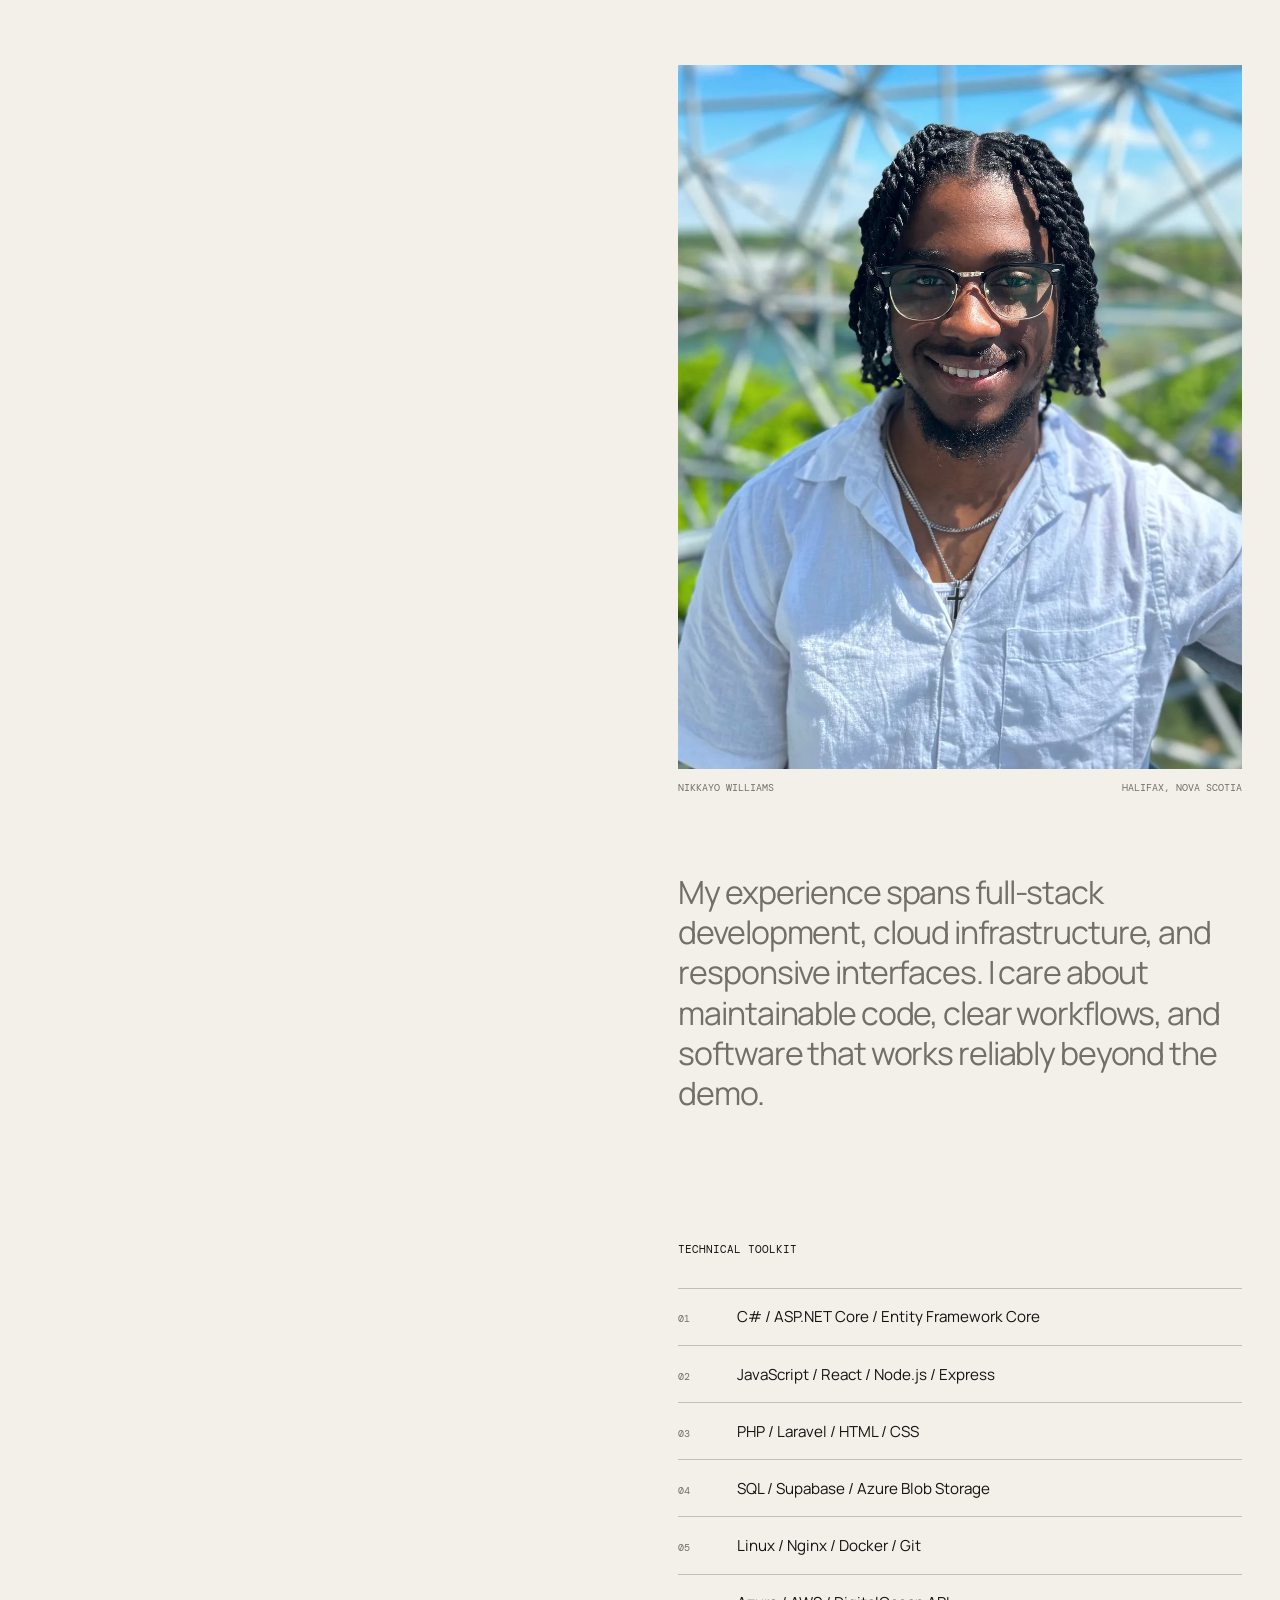
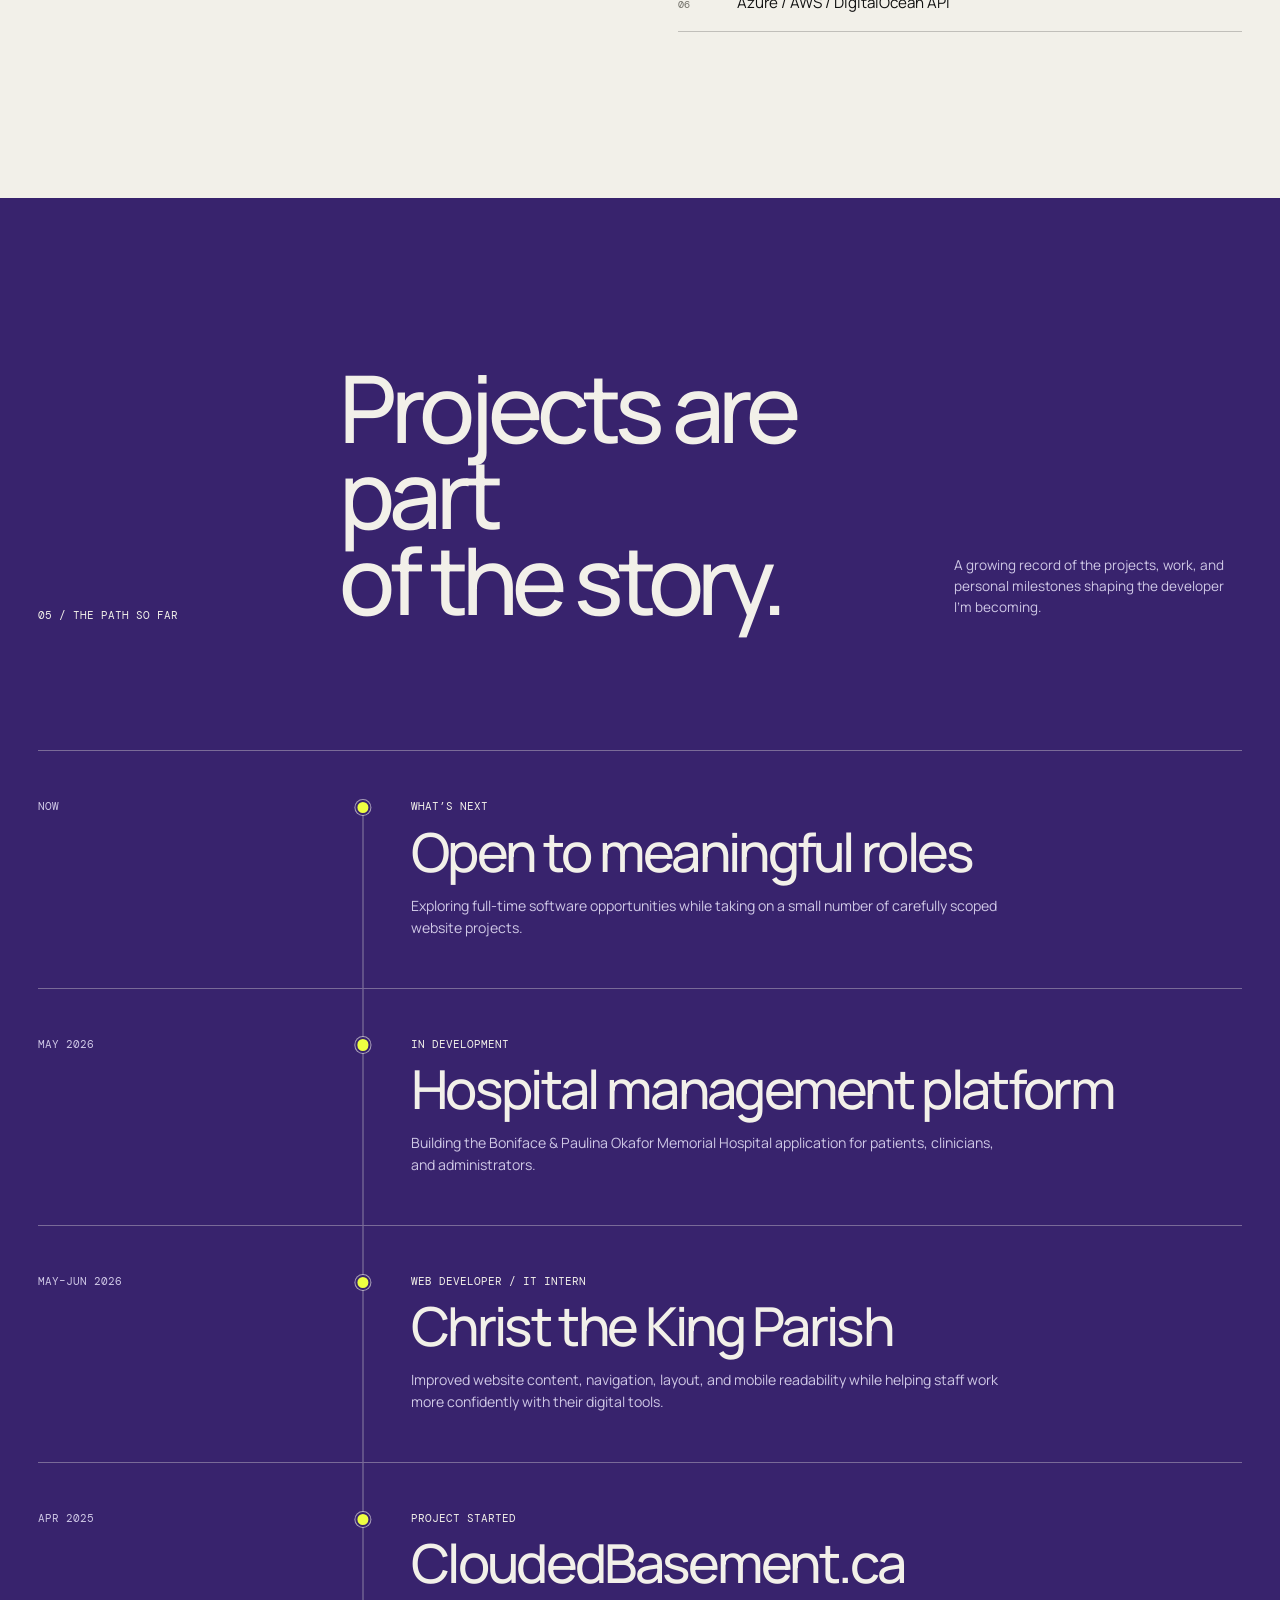
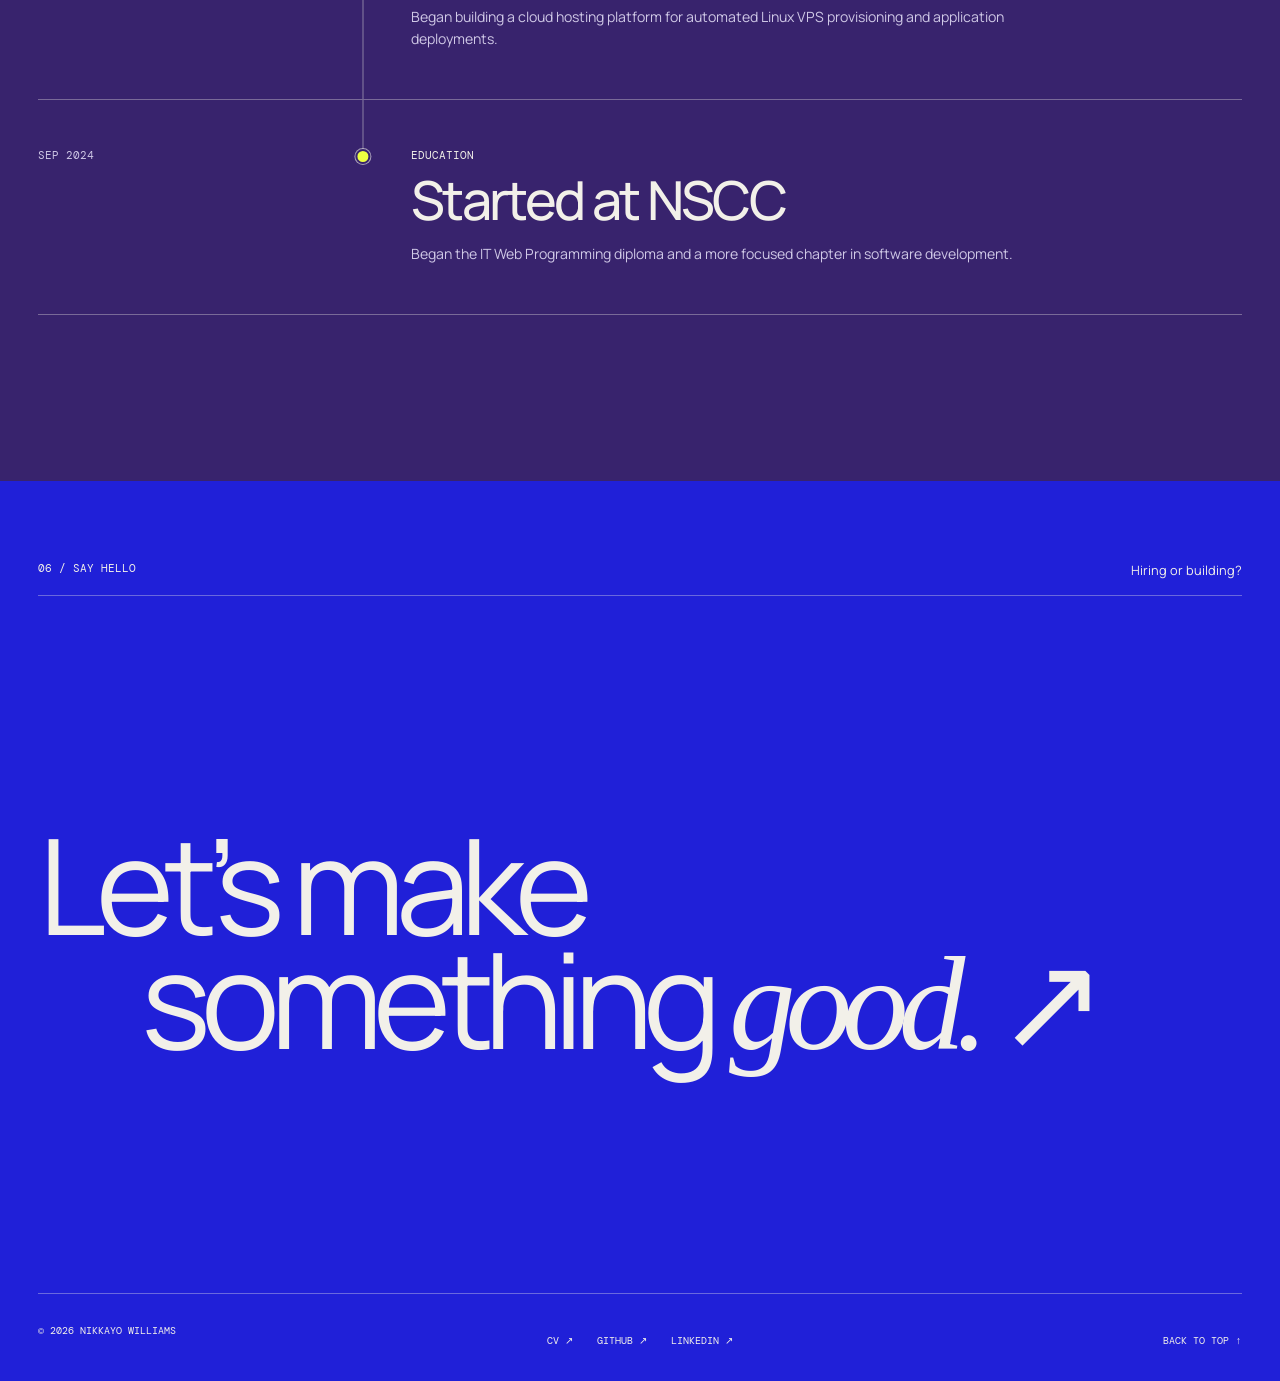
==== commit affb57b4: "feat: adding more clairty and polish updates" ====
--- a/index.html
+++ b/index.html
@@ -8,8 +8,10 @@
     <meta property="og:type" content="website" />
     <meta property="og:title" content="Nikkayo Williams — Junior Software Developer" />
     <meta property="og:description" content="Junior software developer in Halifax building practical web applications, cloud platforms, and digital systems." />
+    <meta property="og:url" content="https://nikkayowill.github.io/" />
     <meta name="twitter:card" content="summary" />
     <title>Nikkayo Williams — Junior Software Developer</title>
+    <link rel="canonical" href="https://nikkayowill.github.io/" />
     <link rel="icon" href="assets/favicon.svg" type="image/svg+xml" />
     <link rel="preconnect" href="https://fonts.googleapis.com" />
     <link rel="preconnect" href="https://fonts.gstatic.com" crossorigin />
@@ -26,38 +28,40 @@
     <header class="site-header">
       <a class="wordmark" href="#top" aria-label="Back to top">NW<span>®</span></a>
       <nav aria-label="Primary navigation">
-        <a href="#work">Work</a>
-        <a href="#services">Services</a>
+        <a href="#work">Projects</a>
+        <a href="#services">Website Packages</a>
         <a href="#about">About</a>
         <a href="#contact">Contact</a>
       </nav>
-      <p class="availability">Open to work</p>
+      <a class="availability" href="assets/Nikkayo_Williams_Developer_Resume.pdf" target="_blank" rel="noreferrer">View CV ↗</a>
     </header>
 
     <main id="top">
       <section class="hero">
         <div class="hero-meta reveal">
-          <span>Nikkayo Williams</span>
+          <span>Portfolio / 2026</span>
           <span>Junior software developer</span>
           <span>Based in Halifax, NS, Canada</span>
         </div>
 
-        <h1 aria-label="Digital experiences with intention">
+        <p class="hero-greeting reveal">I’m <span>Nikkayo Williams</span>, a junior software developer creating</p>
+
+        <h1 aria-label="I’m Nikkayo Williams, a junior software developer creating digital experiences with intention">
           <span class="line"><span>Digital</span></span>
           <span class="line line-indent"><span>experiences</span></span>
           <span class="line"><span>with <em>intention.</em></span></span>
         </h1>
 
         <div class="hero-bottom reveal">
-          <a class="circle-link" href="#work" aria-label="Explore selected work">
+          <a class="circle-link" href="#work" aria-label="Explore selected projects">
             <span>Explore</span>
             <svg viewBox="0 0 24 24" aria-hidden="true"><path d="M12 4v16M6 14l6 6 6-6" /></svg>
           </a>
           <div class="hero-intro">
             <p>I build practical web applications and digital systems with .NET, JavaScript, and modern web technologies.</p>
             <div class="hero-paths" aria-label="Ways to work with Nikkayo">
-              <a href="assets/Nikkayo_Williams_Developer_Resume.pdf" target="_blank" rel="noreferrer">View CV <span>↗</span></a>
-              <a href="#services">Need a website? <span>↘</span></a>
+              <a class="cv-link" href="assets/Nikkayo_Williams_Developer_Resume.pdf" target="_blank" rel="noreferrer">View CV <span>↗</span></a>
+              <a href="#services">Website packages <span>↘</span></a>
             </div>
           </div>
         </div>
@@ -75,7 +79,7 @@
 
       <section class="work section-pad" id="work">
         <div class="section-heading reveal">
-          <p class="eyebrow">02 / Selected work</p>
+          <p class="eyebrow">02 / Selected projects</p>
           <h2>A few things<br />I’ve made.</h2>
           <p class="work-note">Selected web applications, platforms, and systems built to solve practical problems.</p>
         </div>
@@ -104,9 +108,9 @@
 
       <section class="services section-pad" id="services">
         <div class="section-heading reveal">
-          <p class="eyebrow">03 / Work with me</p>
-          <h2>Websites with<br />a clear purpose.</h2>
-          <p class="service-note">Thoughtful, responsive builds for businesses and organizations ready to show up well online.</p>
+          <p class="eyebrow">03 / Website packages</p>
+          <h2>Website packages<br />with a clear purpose.</h2>
+          <p class="service-note">A small menu of practical website and web app packages I can scope, design, and develop.</p>
         </div>
 
         <div class="service-grid">
@@ -122,7 +126,7 @@
               <li>Clear calls to action</li>
               <li>Launch and SEO foundations</li>
             </ul>
-            <a href="#contact" aria-label="Discuss the Landing Page package">Discuss this package <span aria-hidden="true">↗</span></a>
+            <a href="#contact" aria-label="Ask about a landing page build">Ask about this build <span aria-hidden="true">↗</span></a>
           </article>
 
           <article class="service-card reveal">
@@ -137,7 +141,7 @@
               <li>Services and contact flows</li>
               <li>Responsive development</li>
             </ul>
-            <a href="#contact" aria-label="Discuss the Business Website package">Discuss this package <span aria-hidden="true">↗</span></a>
+            <a href="#contact" aria-label="Ask about a business website build">Ask about this build <span aria-hidden="true">↗</span></a>
           </article>
 
           <article class="service-card reveal">
@@ -169,7 +173,7 @@
           </ol>
         </div>
 
-        <p class="service-footnote reveal">Every project begins with a conversation. Scope, timeline, and pricing are confirmed before work begins.</p>
+        <p class="service-footnote reveal">New projects start with a conversation. Scope, timeline, and fit are confirmed before anything moves forward.</p>
       </section>
 
       <section class="about section-pad" id="about">
@@ -179,6 +183,12 @@
         </div>
         <div class="about-copy">
           <p class="reveal">I’m Nikkayo Williams, a junior software developer based in Halifax. I build web applications, administrative tools, and digital systems that help organizations reduce manual work and serve people more effectively.</p>
+          <figure class="about-portrait reveal">
+            <div class="about-portrait-frame">
+              <img src="assets/nikkayo-portrait.webp" alt="Nikkayo Williams smiling outdoors" width="1400" height="1400" loading="lazy" decoding="async" />
+            </div>
+            <figcaption><span>Nikkayo Williams</span><span>Halifax, Nova Scotia</span></figcaption>
+          </figure>
           <p class="reveal">My experience spans full-stack development, cloud infrastructure, and responsive interfaces. I care about maintainable code, clear workflows, and software that works reliably beyond the demo.</p>
           <div class="capabilities reveal">
             <p class="eyebrow">Technical toolkit</p>
@@ -197,7 +207,7 @@
       <section class="journey section-pad" id="journey">
         <div class="journey-heading reveal">
           <p class="eyebrow">05 / The path so far</p>
-          <h2>Work is part<br />of the story.</h2>
+          <h2>Projects are part<br />of the story.</h2>
           <p>A growing record of the projects, work, and personal milestones shaping the developer I’m becoming.</p>
         </div>
 
@@ -207,7 +217,7 @@
             <span class="timeline-node" aria-hidden="true"></span>
             <div>
               <p class="eyebrow">What’s next</p>
-              <h3>Open to meaningful work</h3>
+              <h3>Open to meaningful roles</h3>
               <p>Exploring full-time software opportunities while taking on a small number of carefully scoped website projects.</p>
             </div>
           </li>
--- a/styles.css
+++ b/styles.css
@@ -55,7 +55,9 @@
 
 .hero { position: relative; min-height: 100svh; padding: 8rem var(--pad) 2rem; display: flex; flex-direction: column; justify-content: center; overflow: hidden; }
 .hero-meta { display: grid; grid-template-columns: 1fr 1fr auto; padding-bottom: 1rem; border-bottom: 1px solid var(--line); font: .68rem/1 "DM Mono", monospace; text-transform: uppercase; }
-.hero h1 { position: relative; z-index: 2; margin: clamp(2rem, 6vh, 5rem) 0; font-size: clamp(3.85rem, 11.4vw, 10.8rem); line-height: .79; letter-spacing: -.075em; font-weight: 500; }
+.hero-greeting { position: relative; z-index: 2; max-width: 38rem; margin: clamp(1.5rem, 4vh, 3rem) 0 0; font-size: clamp(1.35rem, 2.8vw, 3.1rem); line-height: 1.05; letter-spacing: -.055em; }
+.hero-greeting span { color: var(--muted); }
+.hero h1 { position: relative; z-index: 2; margin: clamp(1.25rem, 4.5vh, 3.75rem) 0; font-size: clamp(3.85rem, 11.4vw, 10.8rem); line-height: .79; letter-spacing: -.075em; font-weight: 500; }
 .hero h1 .line { display: block; overflow: hidden; }
 .hero h1 .line > span { display: block; transform: translateY(110%); animation: title-in 1.1s cubic-bezier(.16,1,.3,1) forwards; }
 .hero h1 .line:nth-child(2) > span { animation-delay: .09s; }
@@ -70,6 +72,7 @@
 .hero-paths a { display: flex; justify-content: space-between; gap: 1rem; padding-top: .75rem; border-top: 1px solid var(--line); font: .62rem/1.3 "DM Mono", monospace; text-transform: uppercase; }
 .hero-paths a span { transition: transform .3s; }
 .hero-paths a:hover span { transform: translate(.2rem, .2rem); }
+.hero-paths .cv-link { outline: 1px solid var(--ink); outline-offset: .35rem; }
 .circle-link { width: 5.5rem; height: 5.5rem; border: 1px solid var(--ink); border-radius: 50%; display: flex; flex-direction: column; align-items: center; justify-content: center; gap: .55rem; font: .65rem/1 "DM Mono", monospace; text-transform: uppercase; transition: color .4s, background .4s, transform .4s; }
 .circle-link svg { width: 1rem; fill: none; stroke: currentColor; stroke-width: 1.5; }
 .circle-link:hover { color: var(--paper); background: var(--ink); transform: rotate(-8deg); }
@@ -138,7 +141,12 @@
 .about-sticky .eyebrow { margin-bottom: 6rem; }
 .about-copy { padding-top: 8rem; }
 .about-copy > p { margin: 0 0 3rem; max-width: 40rem; font-size: clamp(1.35rem, 2.5vw, 2.4rem); line-height: 1.26; letter-spacing: -.035em; }
-.about-copy > p:nth-child(2) { color: var(--muted); }
+.about-copy > p:nth-of-type(2) { color: var(--muted); }
+.about-portrait { margin: clamp(3rem, 6vw, 5rem) 0; }
+.about-portrait-frame { aspect-ratio: 4 / 5; overflow: hidden; background: #d8d6ce; }
+.about-portrait img { display: block; width: 100%; height: 100%; object-fit: cover; object-position: 50% 42%; filter: saturate(.9) contrast(1.02); transition: transform .8s cubic-bezier(.16,1,.3,1), filter .8s ease; }
+.about-portrait:hover img { transform: scale(1.025); filter: saturate(1) contrast(1); }
+.about-portrait figcaption { display: flex; justify-content: space-between; gap: 1rem; margin-top: .75rem; color: var(--muted); font: .62rem/1.4 "DM Mono", monospace; text-transform: uppercase; }
 .capabilities { margin-top: 8rem; }
 .capabilities .eyebrow { margin-bottom: 2rem; }
 .capabilities ul { margin: 0; padding: 0; list-style: none; border-top: 1px solid var(--line); }
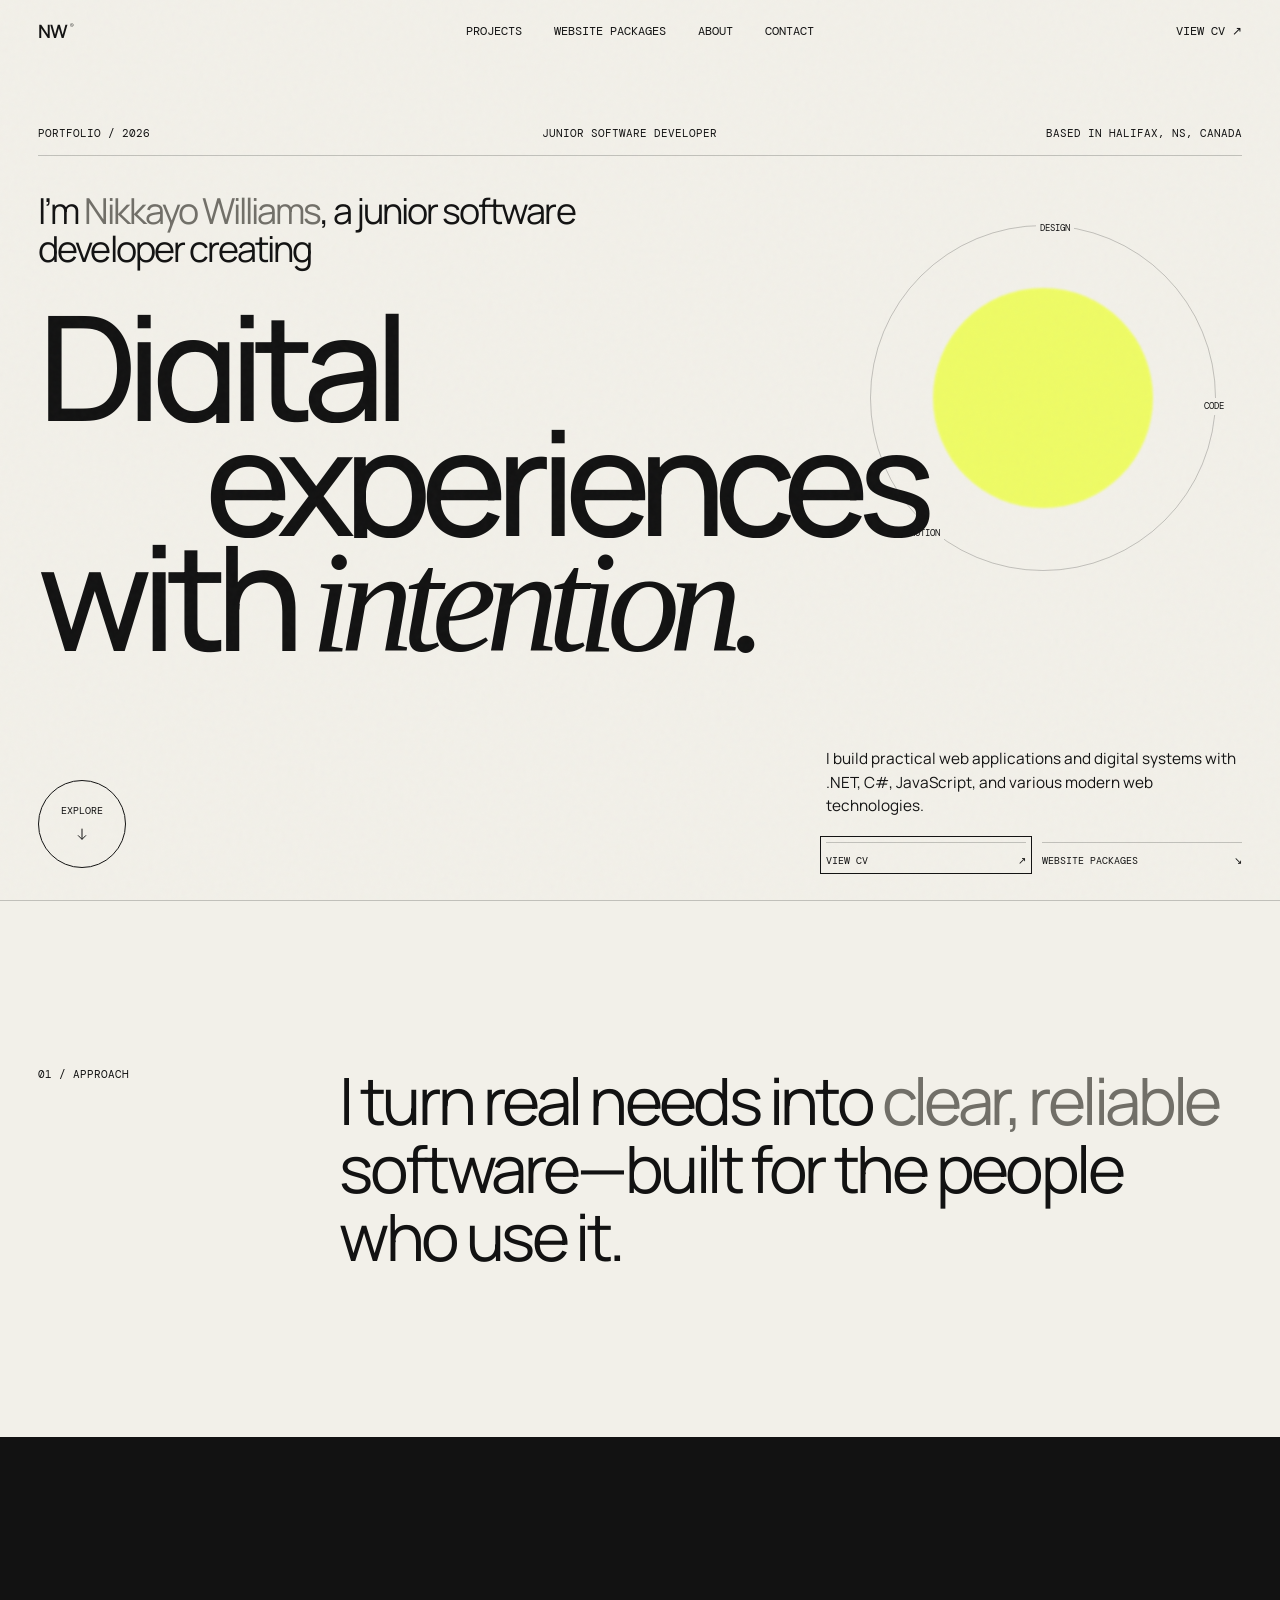
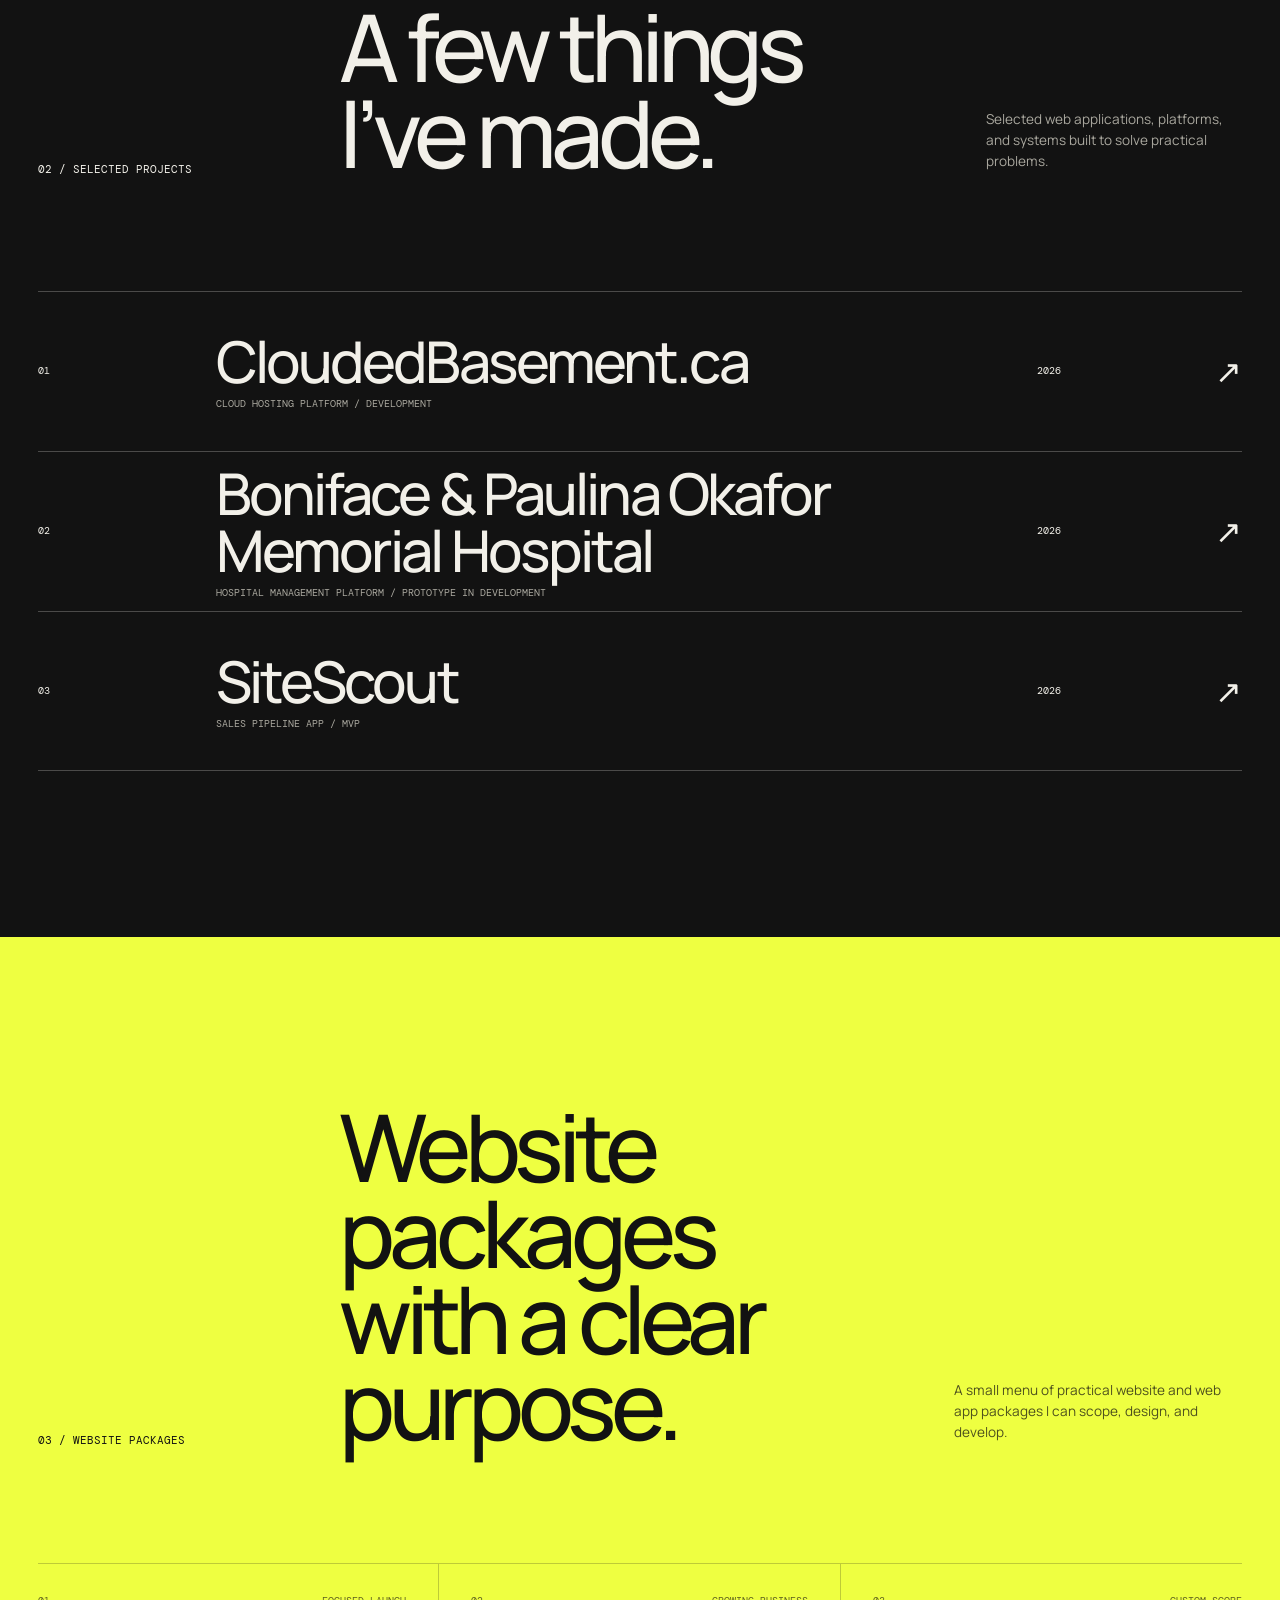
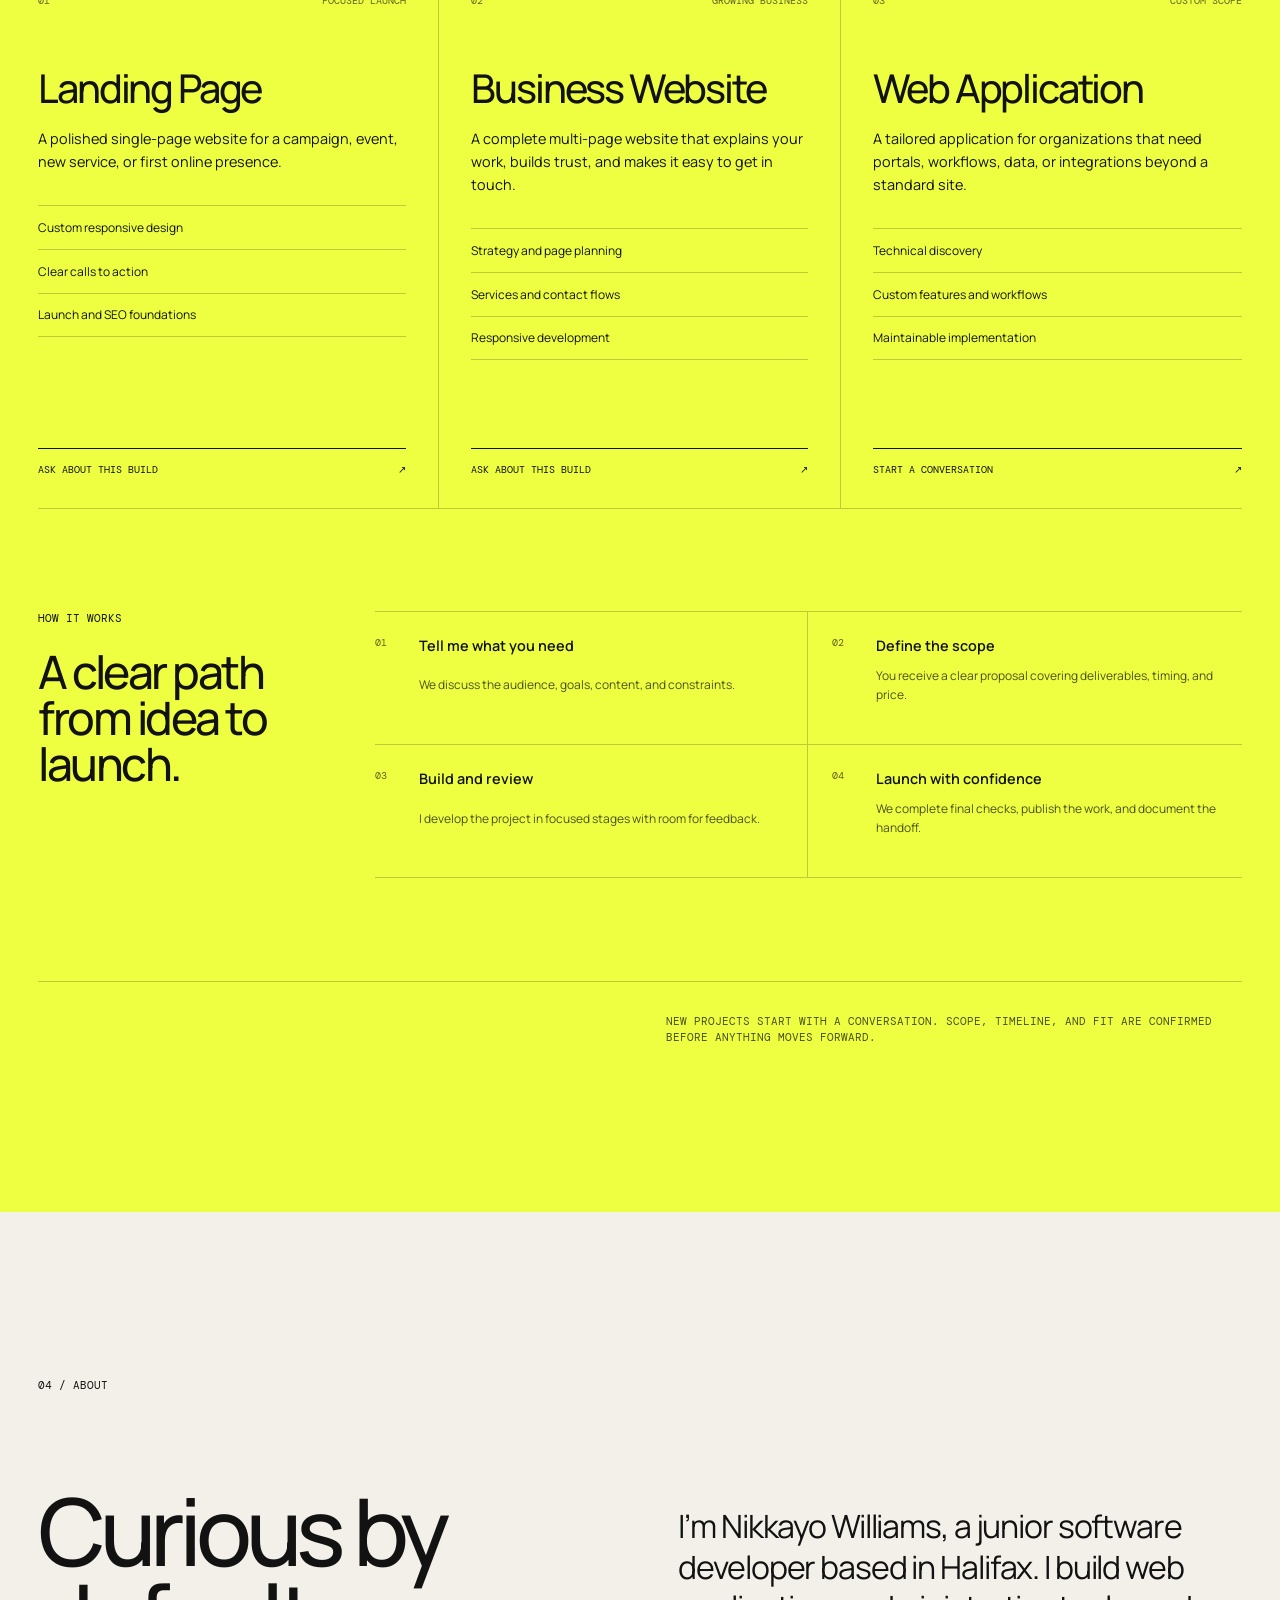
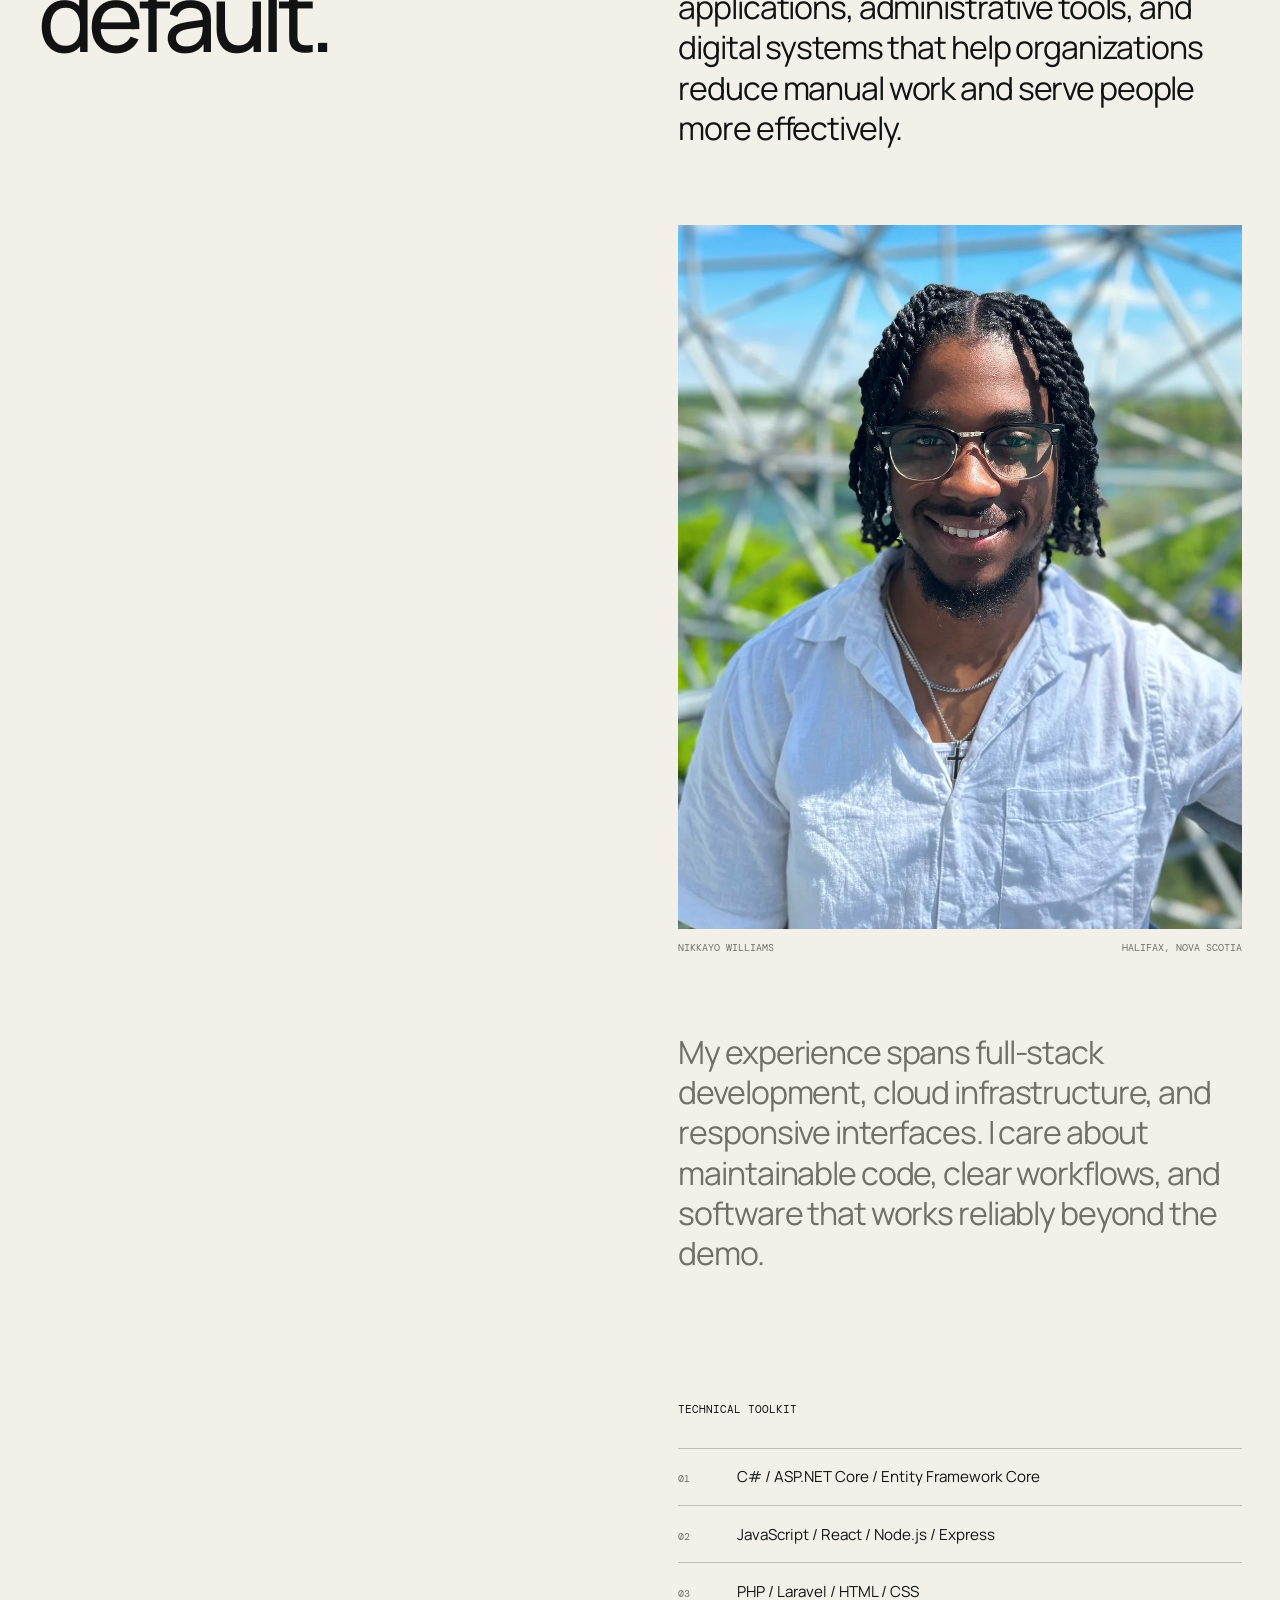
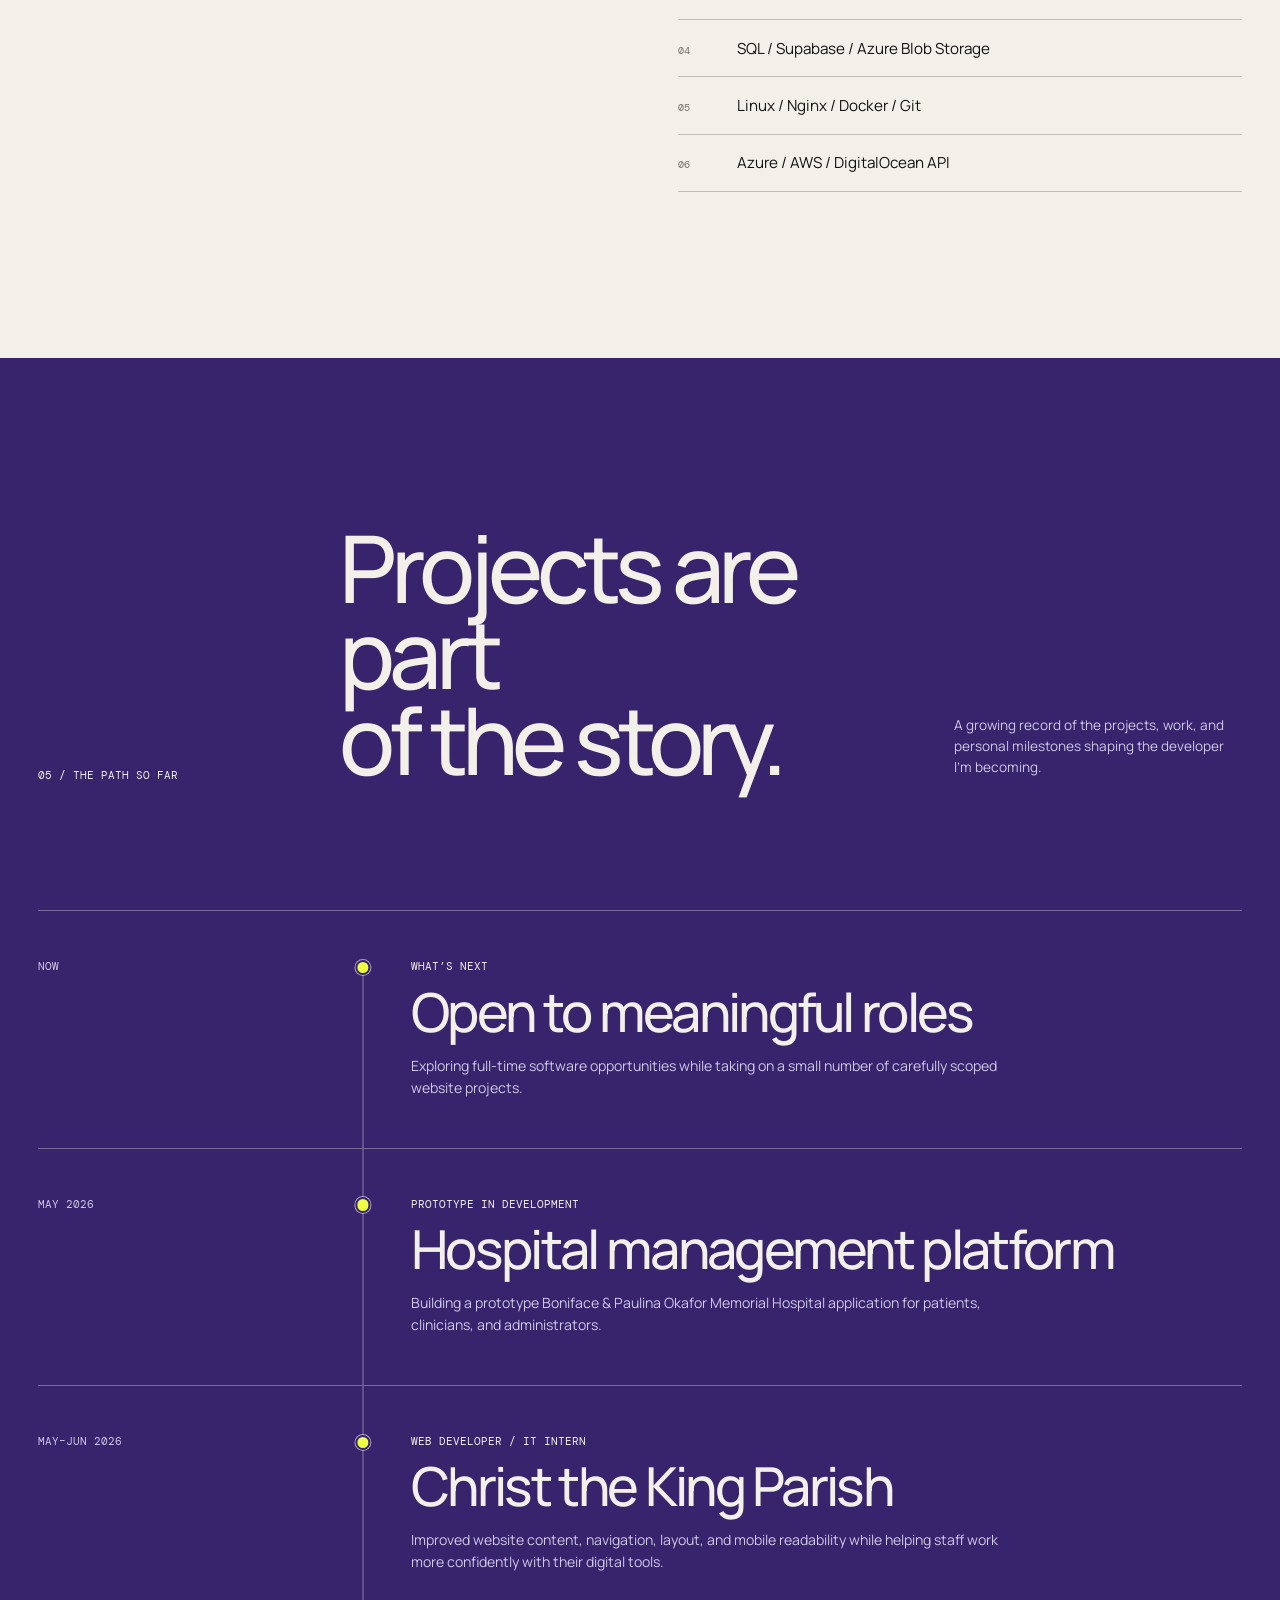
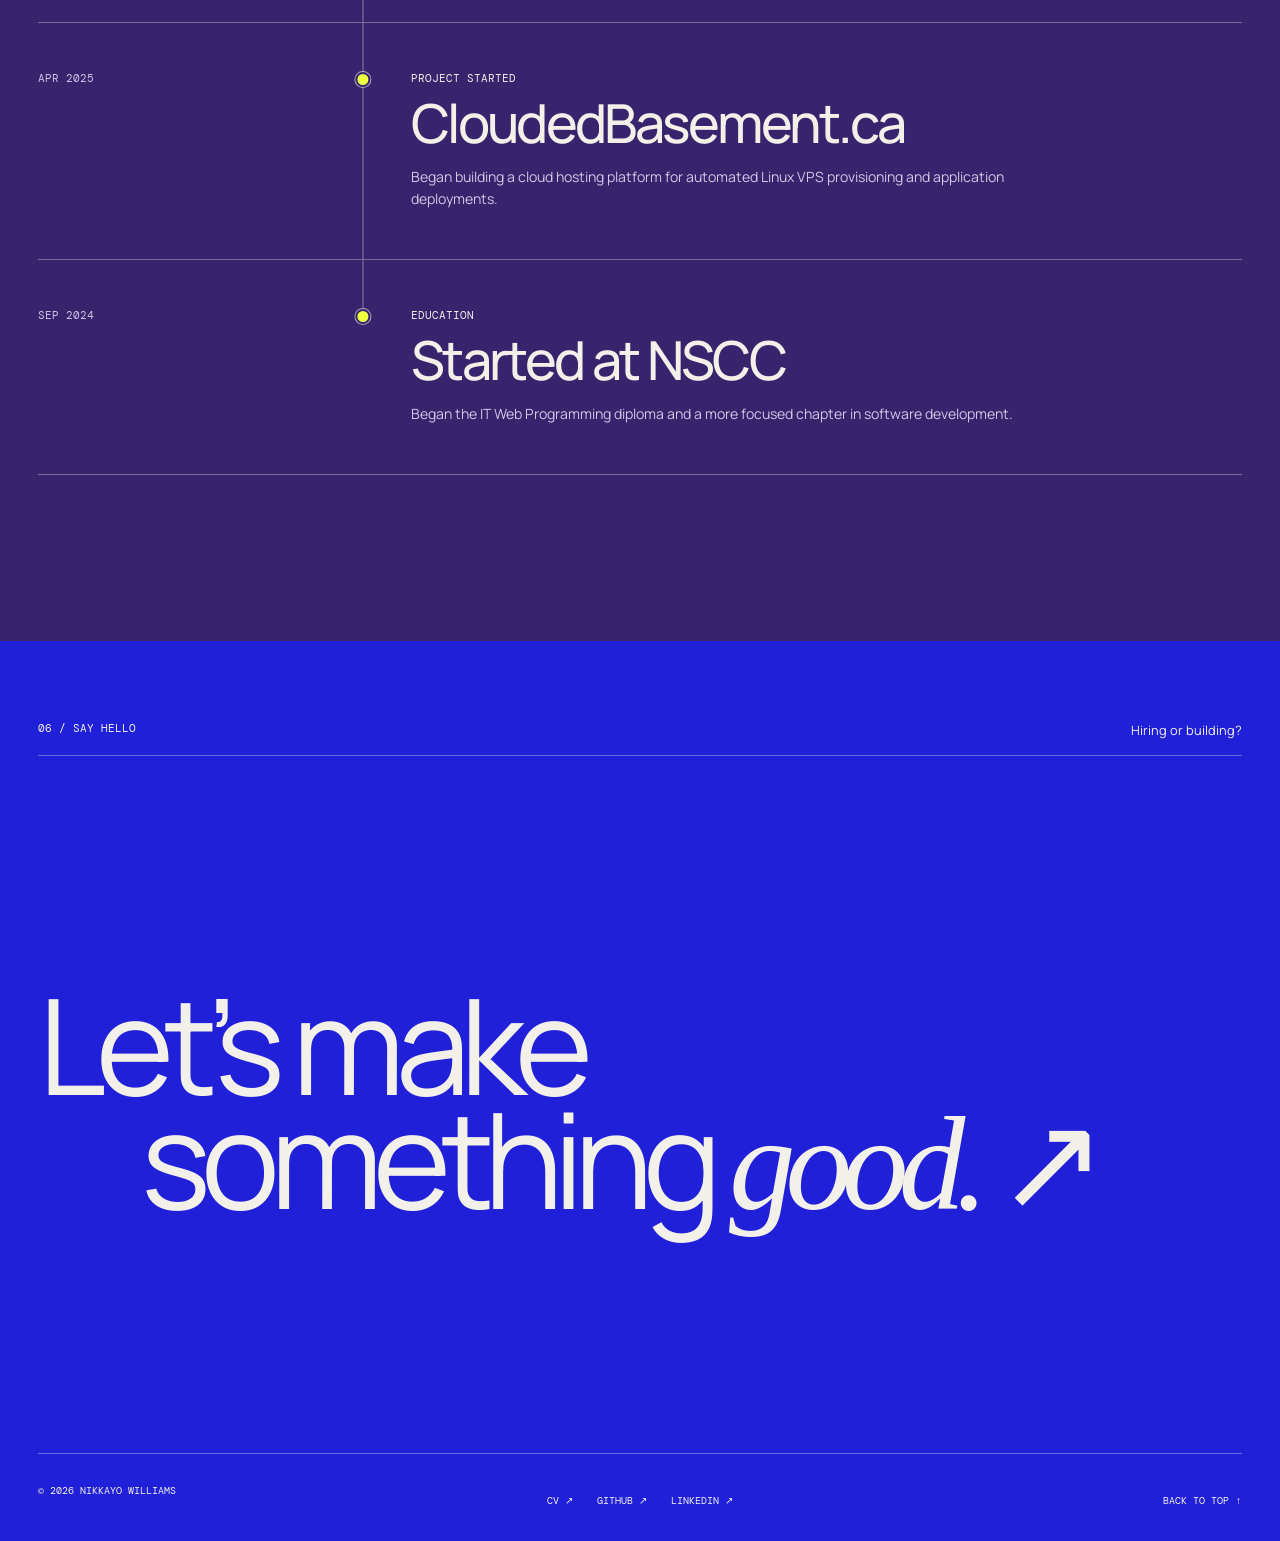
==== commit 3104d39d: "feat: add sitescout and new images" ====
--- a/index.html
+++ b/index.html
@@ -58,7 +58,7 @@
             <svg viewBox="0 0 24 24" aria-hidden="true"><path d="M12 4v16M6 14l6 6 6-6" /></svg>
           </a>
           <div class="hero-intro">
-            <p>I build practical web applications and digital systems with .NET, JavaScript, and modern web technologies.</p>
+            <p>I build practical web applications and digital systems with .NET, C#, JavaScript, and various modern web technologies.</p>
             <div class="hero-paths" aria-label="Ways to work with Nikkayo">
               <a class="cv-link" href="assets/Nikkayo_Williams_Developer_Resume.pdf" target="_blank" rel="noreferrer">View CV <span>↗</span></a>
               <a href="#services">Website packages <span>↘</span></a>
@@ -98,7 +98,16 @@
             <span class="project-number">02</span>
             <div>
               <h3>Boniface &amp; Paulina Okafor Memorial Hospital</h3>
-              <p>Hospital management platform / In development</p>
+              <p>Hospital management platform / Prototype in development</p>
+            </div>
+            <span class="project-year">2026</span>
+            <span class="project-arrow" aria-hidden="true">↗</span>
+          </a>
+          <a class="project reveal" href="projects/sitescout.html" data-color="#7bdff2">
+            <span class="project-number">03</span>
+            <div>
+              <h3>SiteScout</h3>
+              <p>Sales pipeline app / MVP</p>
             </div>
             <span class="project-year">2026</span>
             <span class="project-arrow" aria-hidden="true">↗</span>
@@ -225,9 +234,9 @@
             <p class="timeline-date">May 2026</p>
             <span class="timeline-node" aria-hidden="true"></span>
             <div>
-              <p class="eyebrow">In development</p>
+              <p class="eyebrow">Prototype in development</p>
               <h3>Hospital management platform</h3>
-              <p>Building the Boniface &amp; Paulina Okafor Memorial Hospital application for patients, clinicians, and administrators.</p>
+              <p>Building a prototype Boniface &amp; Paulina Okafor Memorial Hospital application for patients, clinicians, and administrators.</p>
             </div>
           </li>
           <li class="reveal">
@@ -257,7 +266,6 @@
               <p>Began the IT Web Programming diploma and a more focused chapter in software development.</p>
             </div>
           </li>
-          <!-- Add future milestones by duplicating one complete timeline item above. Keep the date, timeline-node, eyebrow, heading, and description. -->
         </ol>
       </section>
 
--- a/styles.css
+++ b/styles.css
@@ -190,9 +190,28 @@
 .case-media-heading p:last-child { max-width: 28rem; margin: 0; color: #aaa89f; font-size: .8rem; line-height: 1.5; }
 .media-grid { display: grid; grid-template-columns: 2fr 1fr; gap: 1rem; }
 .media-grid--equal { grid-template-columns: repeat(2, 1fr); }
-.media-placeholder { display: grid; min-height: clamp(20rem, 48vw, 48rem); place-items: center; padding: 2rem; border: 1px dashed rgba(242,240,233,.45); background: #1b1b1b; text-align: center; }
-.media-placeholder--portrait { min-height: clamp(20rem, 48vw, 48rem); }
-.media-placeholder span { max-width: 18rem; color: #aaa89f; font: .65rem/1.6 "DM Mono", monospace; text-transform: uppercase; }
+.media-grid--feature { grid-template-columns: repeat(2, 1fr); }
+.media-grid--feature .media-preview:first-child { grid-column: 1 / -1; }
+.media-preview { display: grid; min-height: clamp(20rem, 48vw, 48rem); place-items: center; padding: 2rem; border: 1px dashed rgba(242,240,233,.45); background: #1b1b1b; text-align: center; }
+.media-preview--portrait { min-height: clamp(20rem, 48vw, 48rem); }
+.media-preview--image { min-height: 0; padding: 0; overflow: hidden; aspect-ratio: 16 / 9; border-style: solid; }
+.media-preview--page { aspect-ratio: 4 / 3; background: #f4f6f7; }
+.media-preview--image img { display: block; width: 100%; height: 100%; object-fit: cover; }
+.media-preview--page img { object-position: top center; }
+.media-preview--scaled img { width: 88%; height: 88%; object-fit: contain; object-position: top center; margin: auto; }
+.media-preview span { max-width: 18rem; color: #aaa89f; font: .65rem/1.6 "DM Mono", monospace; text-transform: uppercase; }
+.media-zoom { width: 100%; height: 100%; padding: 0; border: 0; color: inherit; background: transparent; cursor: zoom-in; }
+.media-zoom img { transition: transform .5s cubic-bezier(.16,1,.3,1), filter .5s ease; }
+.media-zoom:hover img { transform: scale(1.025); filter: brightness(1.08); }
+.media-zoom:focus-visible { outline: 3px solid var(--acid); outline-offset: -.45rem; }
+.image-lightbox { position: fixed; inset: 0; z-index: 90; display: grid; grid-template-rows: auto minmax(0, 1fr) auto; gap: 1rem; padding: clamp(1rem, 3vw, 2rem); color: var(--paper); background: rgba(7,7,7,.92); opacity: 0; pointer-events: none; transition: opacity .25s ease; }
+.image-lightbox.is-open { opacity: 1; pointer-events: auto; }
+.image-lightbox[hidden] { display: none; }
+.image-lightbox__close { justify-self: end; padding: .7rem .9rem; border: 1px solid rgba(242,240,233,.35); color: inherit; background: rgba(242,240,233,.08); font: .62rem/1 "DM Mono", monospace; text-transform: uppercase; cursor: pointer; }
+.image-lightbox__close:hover { background: var(--paper); color: var(--ink); }
+.image-lightbox__image { align-self: center; justify-self: center; display: block; max-width: 100%; max-height: 100%; object-fit: contain; box-shadow: 0 1.5rem 5rem rgba(0,0,0,.45); }
+.image-lightbox__caption { justify-self: center; max-width: 52rem; margin: 0; color: #c9c7bf; font-size: .8rem; line-height: 1.5; text-align: center; }
+.lightbox-open { overflow: hidden; }
 .case-next { display: flex; align-items: end; justify-content: space-between; gap: 2rem; padding: clamp(4rem, 8vw, 7rem) var(--pad); background: var(--acid); }
 .case-next p { margin: 0 0 1rem; }
 .case-next a { font-size: clamp(2.5rem, 7vw, 7rem); line-height: .9; letter-spacing: -.065em; }
@@ -267,8 +286,9 @@
   .case-section { grid-template-columns: 1fr; gap: 2rem; }
   .case-copy ul { grid-template-columns: 1fr; }
   .case-media-heading { display: grid; }
-  .media-grid, .media-grid--equal { grid-template-columns: 1fr; }
-  .media-placeholder, .media-placeholder--portrait { min-height: 19rem; }
+  .media-grid, .media-grid--equal, .media-grid--feature { grid-template-columns: 1fr; }
+  .media-grid--feature .media-preview:first-child { grid-column: auto; }
+  .media-preview:not(.media-preview--image), .media-preview--portrait { min-height: 19rem; }
   .case-next { align-items: start; flex-direction: column; }
   footer { grid-template-columns: 1fr auto; gap: 1.5rem; }
   footer div { grid-row: 2; }
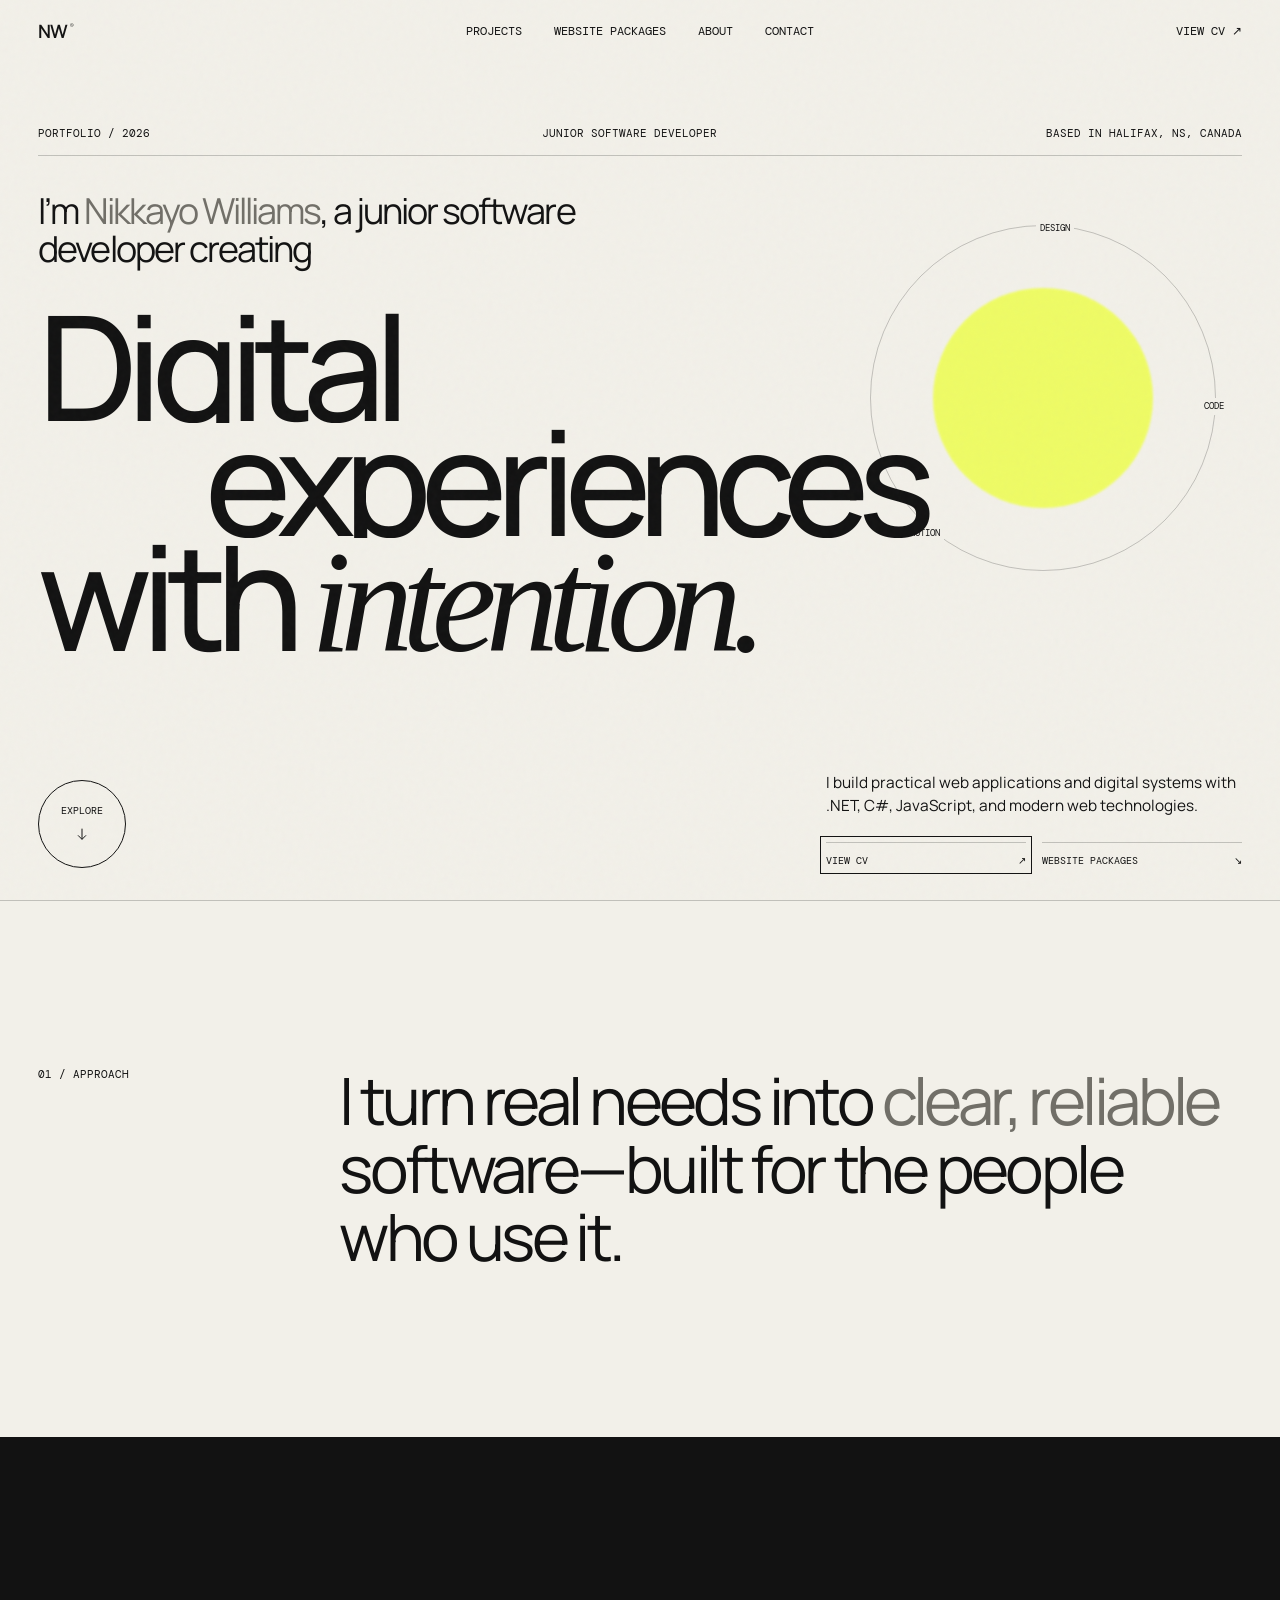
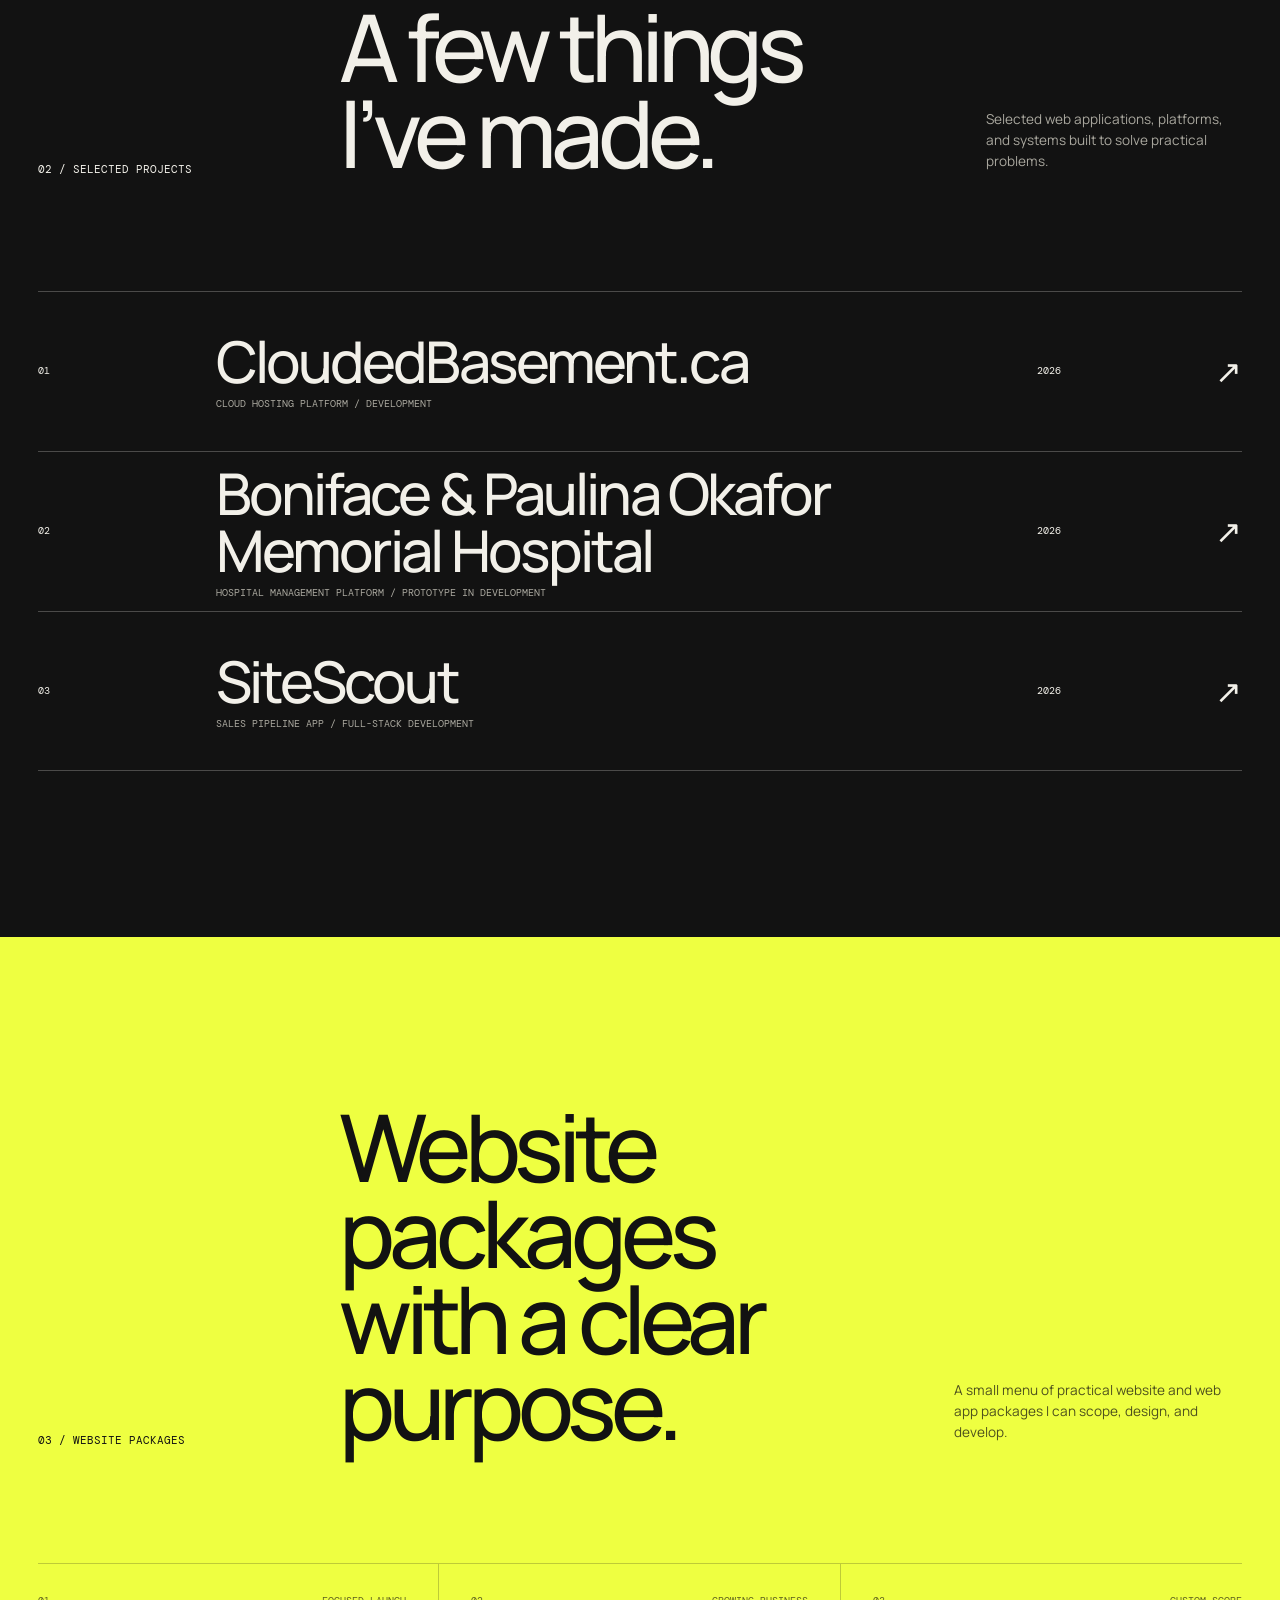
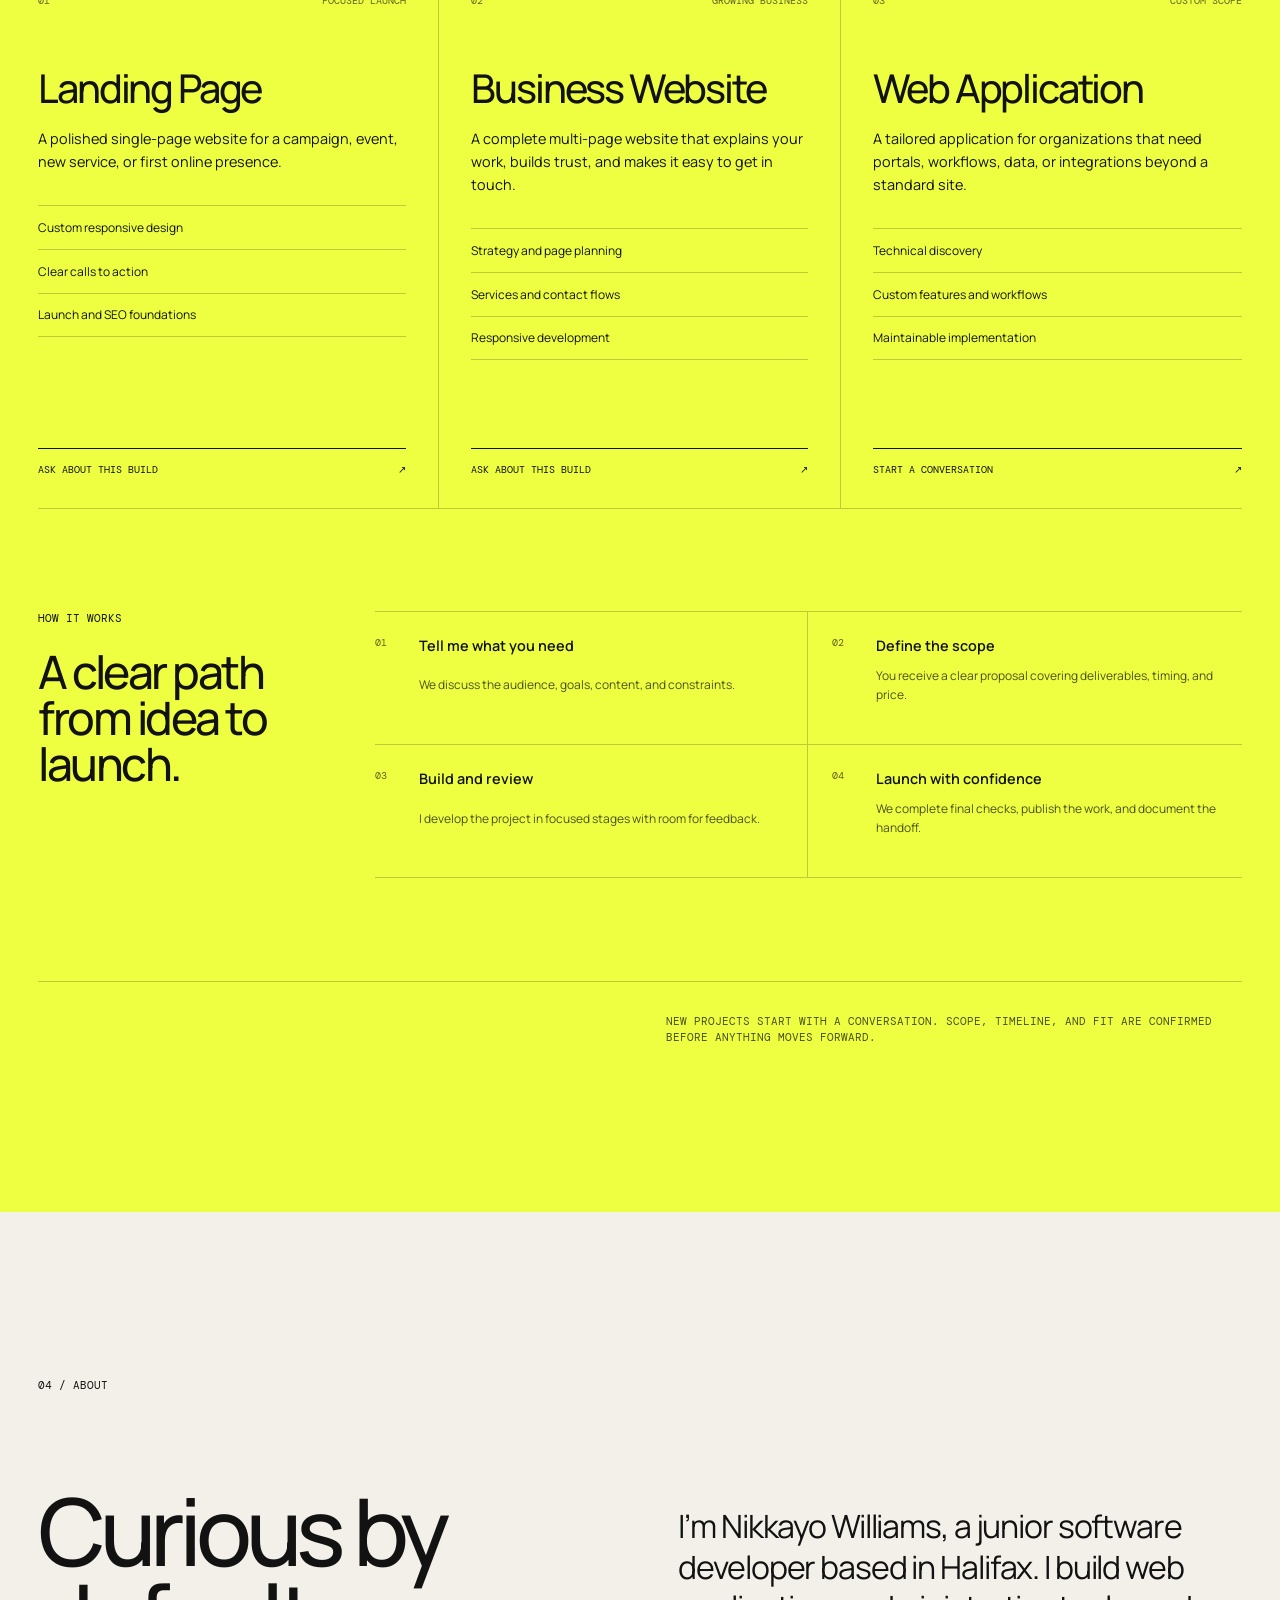
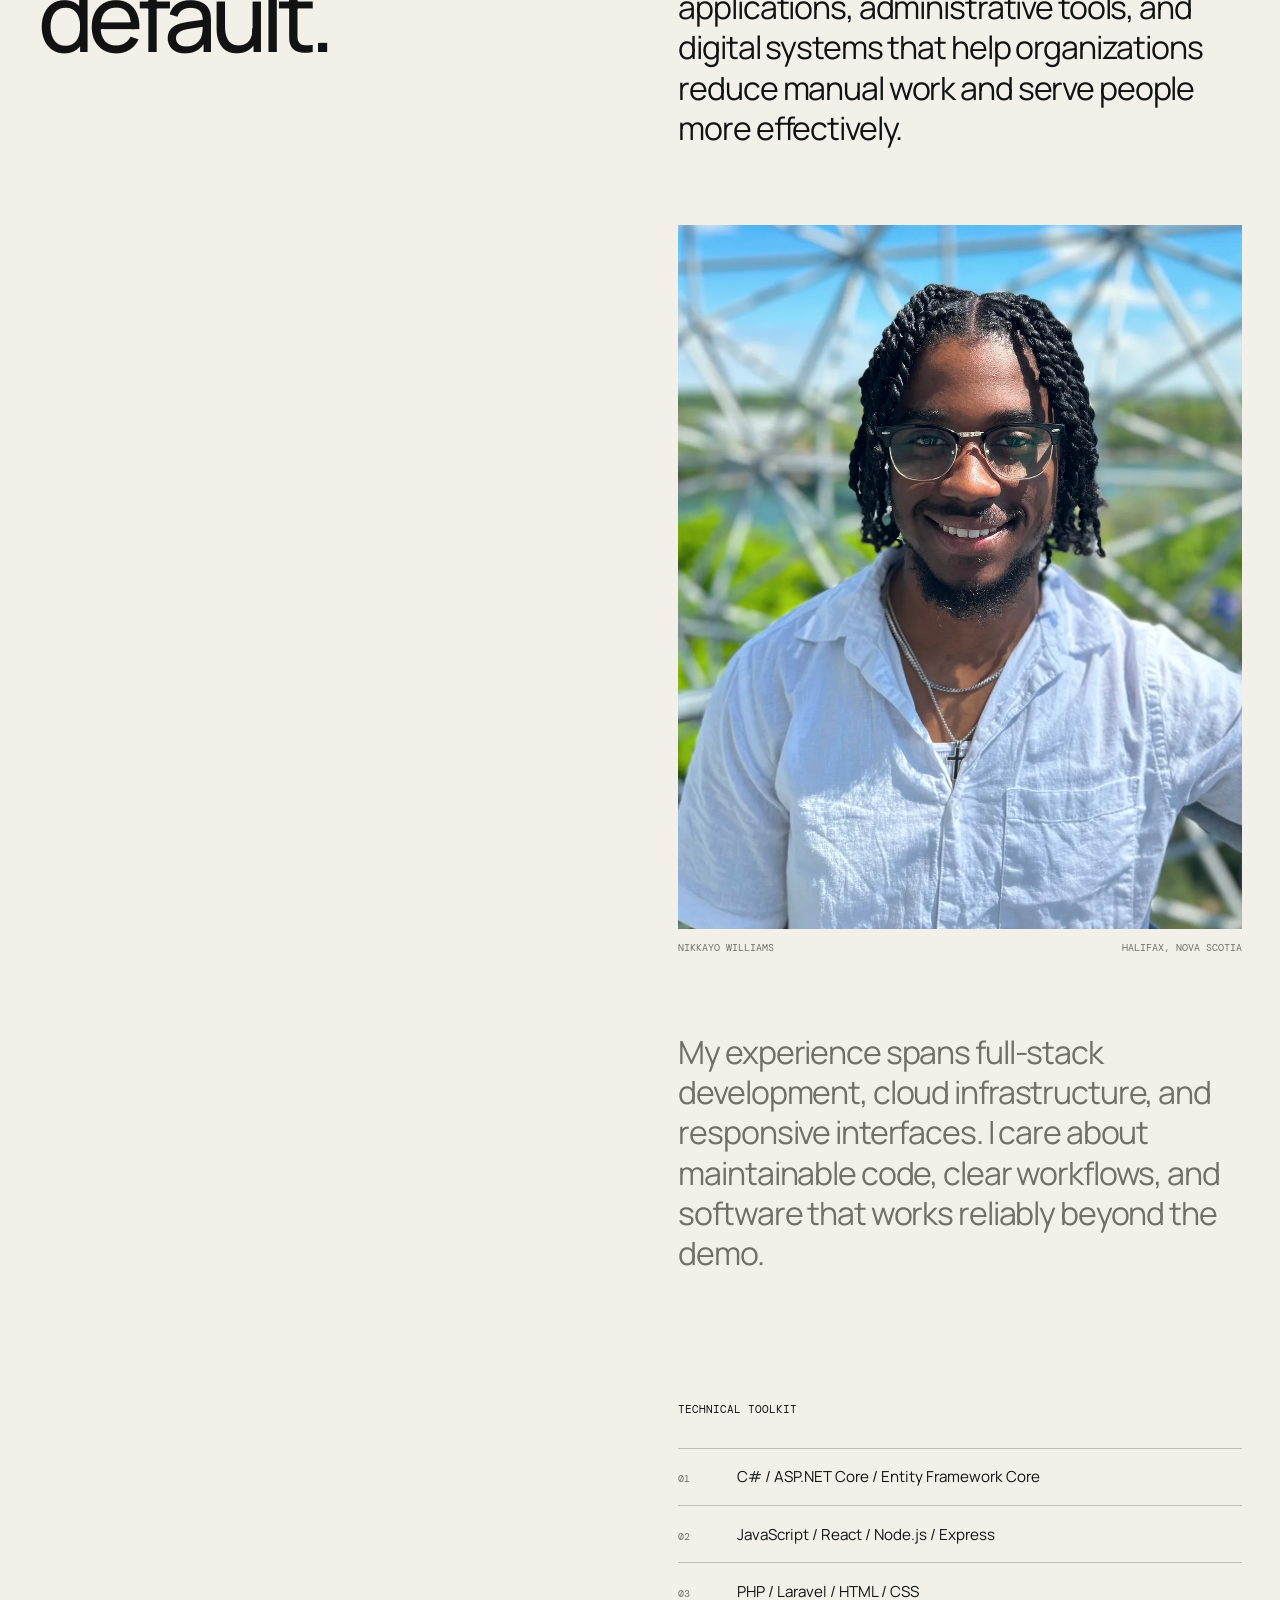
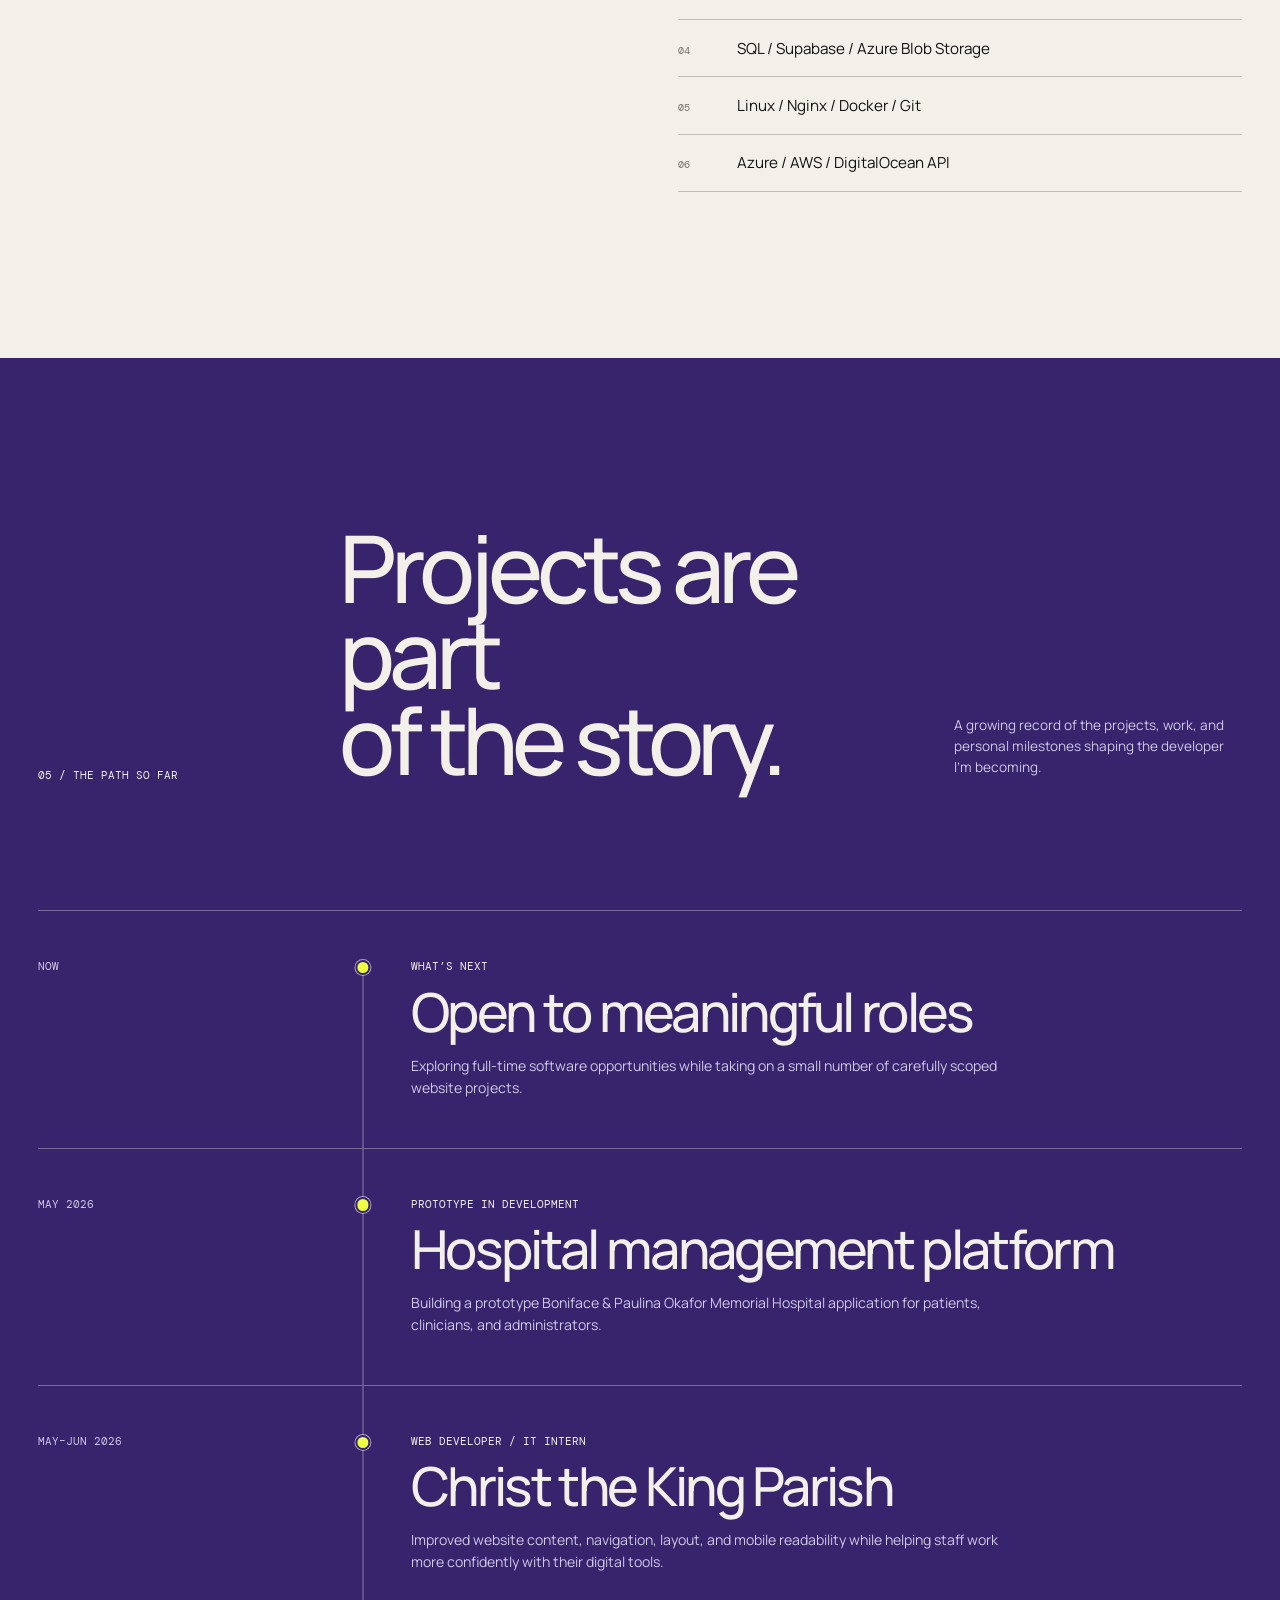
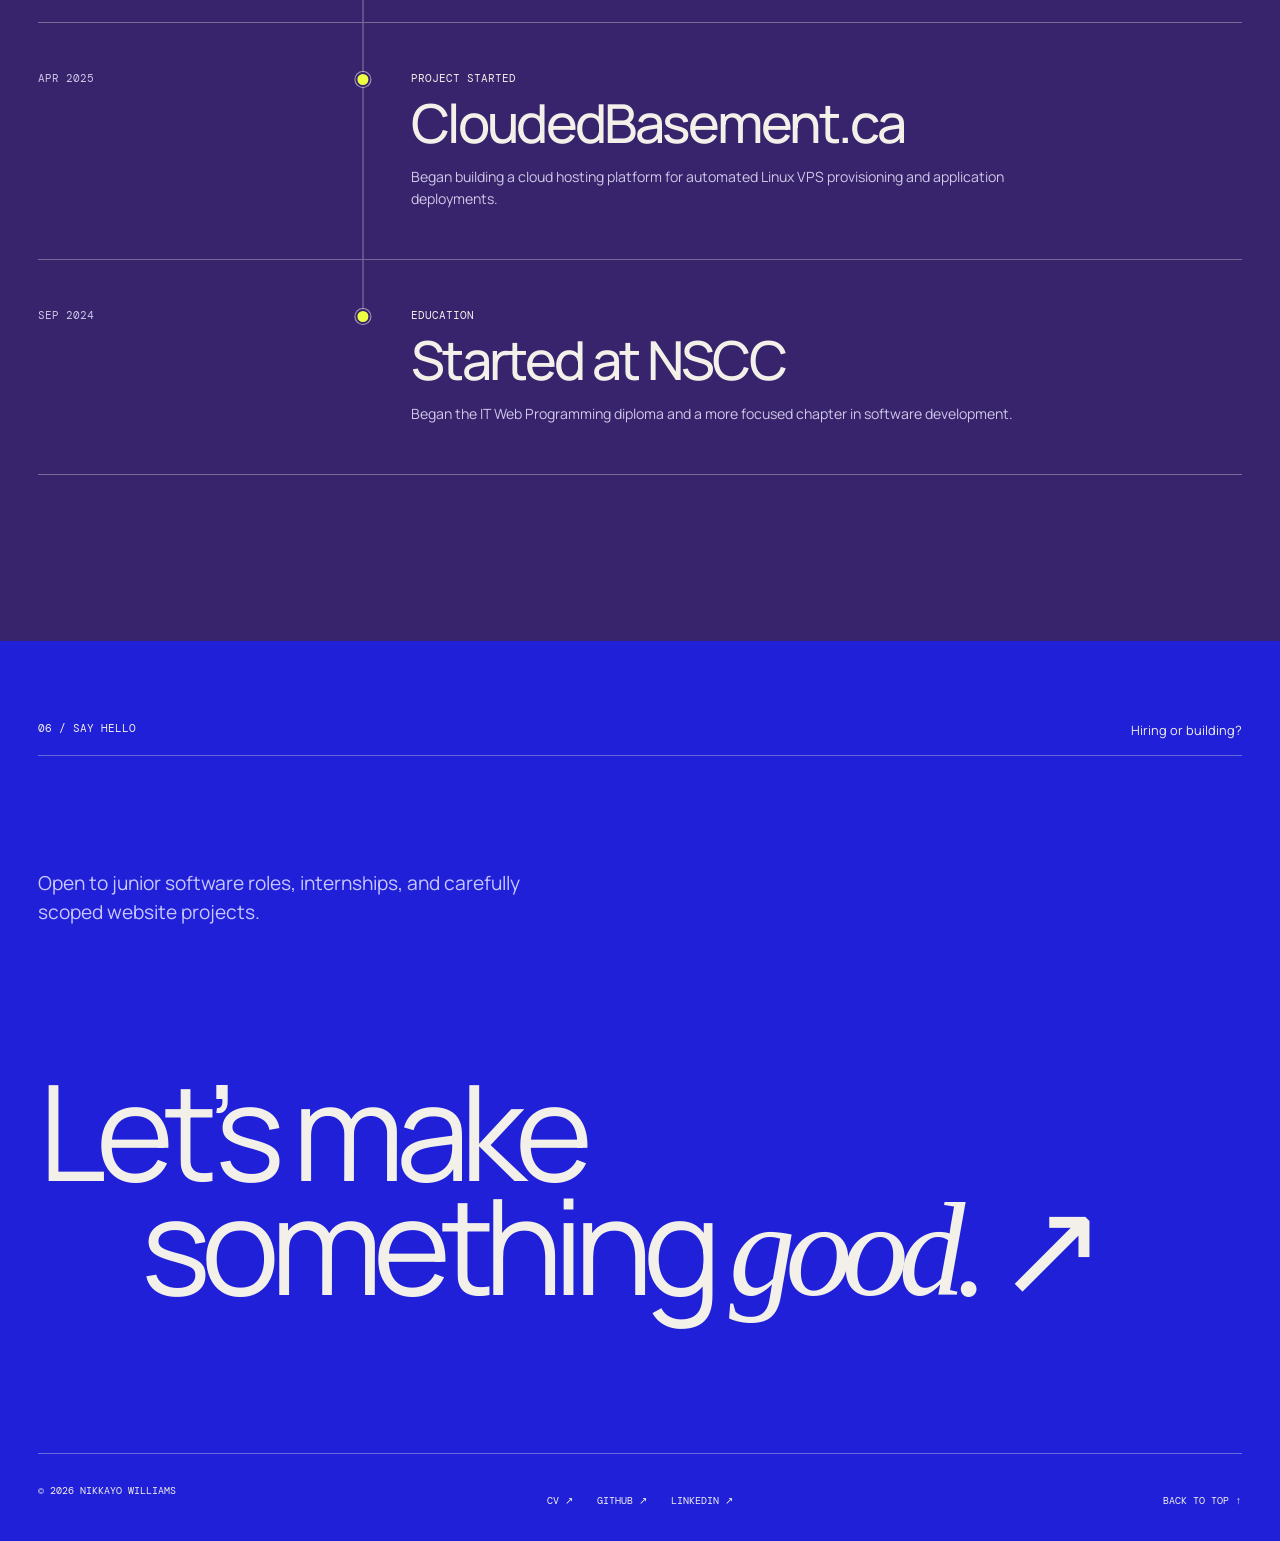
==== commit 2c757def: "Improve portfolio project proof" ====
--- a/index.html
+++ b/index.html
@@ -58,7 +58,7 @@
             <svg viewBox="0 0 24 24" aria-hidden="true"><path d="M12 4v16M6 14l6 6 6-6" /></svg>
           </a>
           <div class="hero-intro">
-            <p>I build practical web applications and digital systems with .NET, C#, JavaScript, and various modern web technologies.</p>
+            <p>I build practical web applications and digital systems with .NET, C#, JavaScript, and modern web technologies.</p>
             <div class="hero-paths" aria-label="Ways to work with Nikkayo">
               <a class="cv-link" href="assets/Nikkayo_Williams_Developer_Resume.pdf" target="_blank" rel="noreferrer">View CV <span>↗</span></a>
               <a href="#services">Website packages <span>↘</span></a>
@@ -107,7 +107,7 @@
             <span class="project-number">03</span>
             <div>
               <h3>SiteScout</h3>
-              <p>Sales pipeline app / MVP</p>
+              <p>Sales pipeline app / Full-stack development</p>
             </div>
             <span class="project-year">2026</span>
             <span class="project-arrow" aria-hidden="true">↗</span>
@@ -274,6 +274,7 @@
           <p class="eyebrow">06 / Say hello</p>
           <p>Hiring or building?</p>
         </div>
+        <p class="contact-intent reveal">Open to junior software roles, internships, and carefully scoped website projects.</p>
         <a class="contact-link" href="mailto:kayowilliams01@gmail.com?subject=Portfolio%20inquiry">
           <span>Let’s make</span>
           <span>something <em>good.</em> ↗</span>
--- a/styles.css
+++ b/styles.css
@@ -177,6 +177,10 @@
 .case-facts div { padding-right: 1.5rem; }
 .case-facts dt { margin-bottom: .6rem; color: var(--muted); font: .62rem/1 "DM Mono", monospace; text-transform: uppercase; }
 .case-facts dd { margin: 0; font-size: .85rem; line-height: 1.45; }
+.case-tags { display: flex; flex-wrap: wrap; gap: .6rem; margin-top: 1.25rem; }
+.case-tags span { padding: .45rem .65rem; border: 1px solid var(--line); border-radius: 999px; color: var(--muted); font: .6rem/1 "DM Mono", monospace; text-transform: uppercase; }
+.case-actions { display: flex; flex-wrap: wrap; gap: 1rem; margin-top: 1.25rem; font: .65rem/1 "DM Mono", monospace; text-transform: uppercase; }
+.case-actions a, .case-actions span { display: inline-flex; padding-bottom: .35rem; border-bottom: 1px solid currentColor; }
 .case-body { padding: 0 var(--pad) clamp(6rem, 12vw, 11rem); }
 .case-section { display: grid; grid-template-columns: 1fr 3fr; gap: 3rem; padding: clamp(4rem, 8vw, 7rem) 0; border-top: 1px solid var(--line); }
 .case-copy { max-width: 54rem; }
@@ -220,6 +224,7 @@
 .contact { min-height: 100svh; padding: 5rem var(--pad) 2rem; color: var(--paper); background: #2020d8; display: flex; flex-direction: column; justify-content: space-between; }
 .contact-top { display: flex; justify-content: space-between; border-bottom: 1px solid rgba(242,240,233,.35); padding-bottom: 1rem; }
 .contact-top > p:last-child { margin: 0; font-size: .8rem; }
+.contact-intent { max-width: 34rem; margin: 3rem 0 0; color: #c9c7ff; font-size: clamp(1rem, 1.5vw, 1.3rem); line-height: 1.55; }
 .contact-link { display: block; padding: 5rem 0; font-size: clamp(3.5rem, 10.4vw, 10rem); line-height: .86; letter-spacing: -.075em; }
 .contact-link span { display: block; transition: padding .5s cubic-bezier(.16,1,.3,1); }
 .contact-link span:last-child { padding-left: 8vw; }
